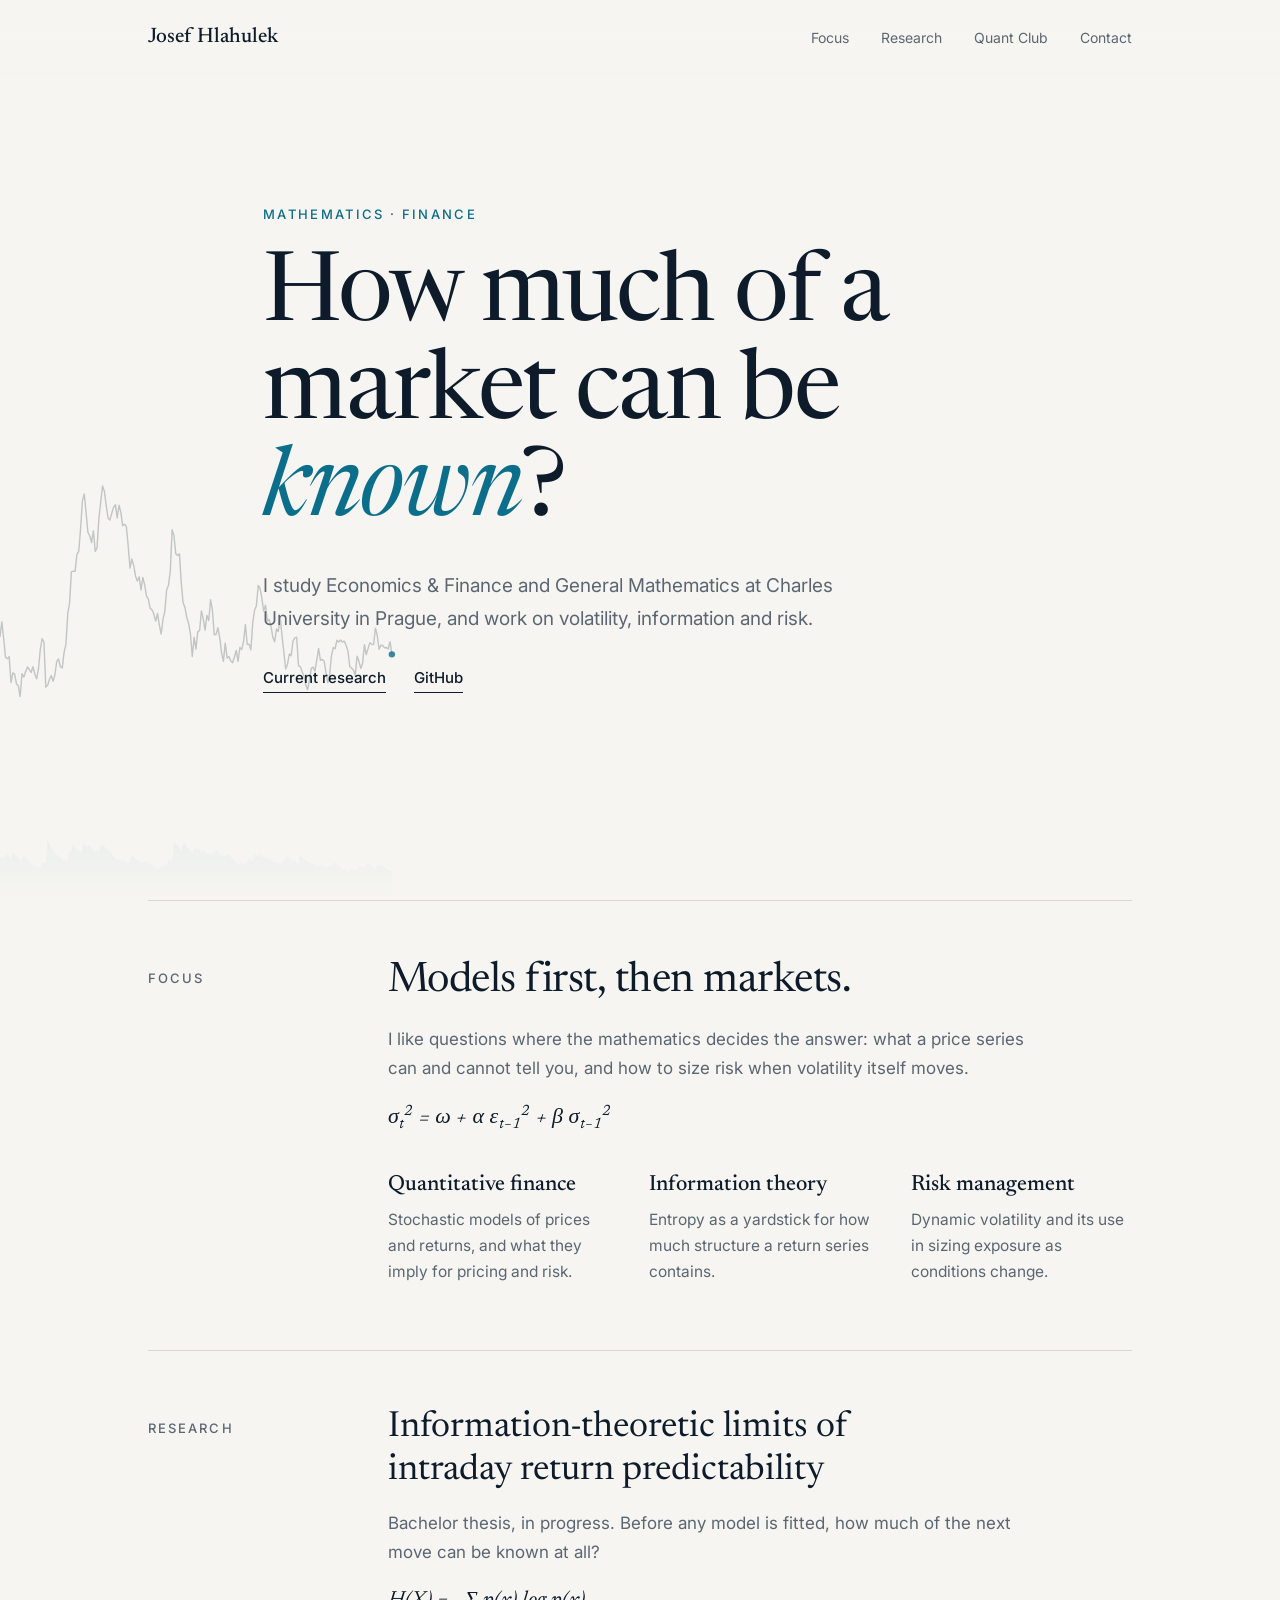
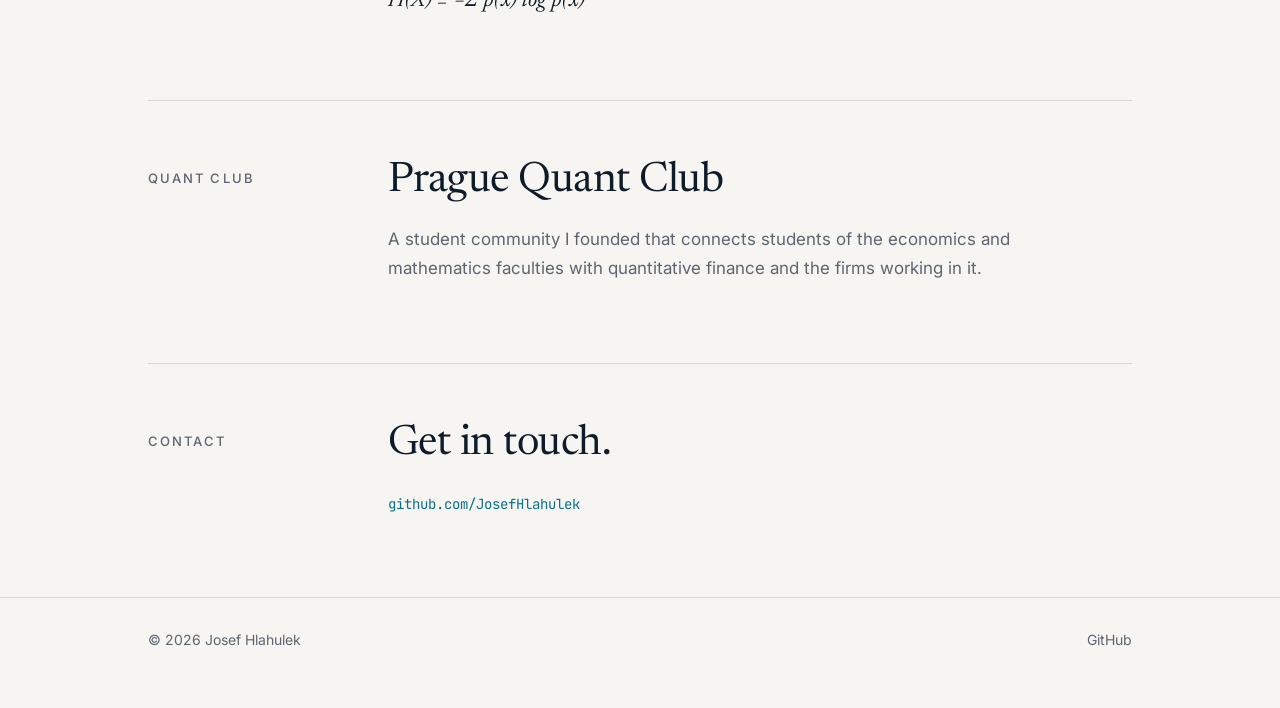
==== index.html @ ed978770 "Background chart, editorial layout without cards Co-Authored-By: Claude Sonnet 5.5 <noreply@anthropi" ====
<!doctype html>
<html lang="en">
<head>
<meta charset="utf-8">
<meta name="viewport" content="width=device-width, initial-scale=1">
<title>Josef Hlahulek</title>
<meta name="description" content="Josef Hlahulek — Mathematics and Finance. Charles University, Prague.">
<meta name="theme-color" content="#f6f5f1">
<link rel="preconnect" href="https://fonts.googleapis.com">
<link rel="preconnect" href="https://fonts.gstatic.com" crossorigin>
<link href="https://fonts.googleapis.com/css2?family=Inter:wght@400;500;600&family=Newsreader:ital,opsz,wght@0,6..72,400;0,6..72,500;1,6..72,400&family=JetBrains+Mono:wght@400;500&display=swap" rel="stylesheet">
<style>
  :root {
    --bg: #f6f5f1;
    --ink: #0d1b2a;
    --muted: #5b6672;
    --line: #d9d7ce;
    --accent: #0b6e8a;
    --serif: "Newsreader", Georgia, "Times New Roman", serif;
    --sans: "Inter", system-ui, -apple-system, "Segoe UI", sans-serif;
    --mono: "JetBrains Mono", ui-monospace, Menlo, Consolas, monospace;
    --max: 1040px;
  }
  * { box-sizing: border-box; }
  html { scroll-behavior: smooth; }
  body { margin: 0; background: var(--bg); color: var(--ink); font-family: var(--sans); font-size: 17px; line-height: 1.7;
         -webkit-font-smoothing: antialiased; }
  a { color: inherit; text-decoration: none; }
  .wrap { max-width: var(--max); margin: 0 auto; padding: 0 28px; }

  /* background chart */
  #bg { position: fixed; inset: 0; width: 100vw; height: 100vh; z-index: 0; pointer-events: none; }
  .page { position: relative; z-index: 1; }

  /* nav */
  nav { position: sticky; top: 0; z-index: 10; background: linear-gradient(var(--bg) 40%, rgba(246,245,241,0)); }
  nav .wrap { display: flex; align-items: center; justify-content: space-between; height: 76px; }
  .logo { font-family: var(--serif); font-size: 21px; font-weight: 500; }
  nav ul { display: flex; gap: 32px; list-style: none; margin: 0; padding: 0; font-size: 14px; color: var(--muted); }
  nav ul a { transition: color .2s; }
  nav ul a:hover { color: var(--ink); }

  /* hero */
  .hero { min-height: calc(100vh - 76px); display: flex; align-items: center; padding: 20px 0 100px; }
  .eyebrow { font-size: 13px; letter-spacing: .18em; text-transform: uppercase; color: var(--accent); font-weight: 500; }
  h1 { font-family: var(--serif); font-weight: 400; font-size: clamp(44px, 7.6vw, 96px); line-height: 1.02; letter-spacing: -.022em;
       margin: 24px 0 28px; max-width: 13ch; }
  h1 em { font-style: italic; color: var(--accent); }
  .lead { max-width: 50ch; color: var(--muted); font-size: 19px; margin: 0 0 30px; }
  .links { display: flex; gap: 28px; font-size: 15px; font-weight: 500; }
  .links a { border-bottom: 1px solid var(--ink); padding-bottom: 2px; transition: color .2s, border-color .2s; }
  .links a:hover { color: var(--accent); border-color: var(--accent); }

  /* editorial rows: no boxes, just hairlines */
  .row { display: grid; grid-template-columns: 200px 1fr; gap: 40px; padding: 56px 0 64px; border-top: 1px solid var(--line); }
  .row > .k { font-size: 13px; letter-spacing: .16em; text-transform: uppercase; color: var(--muted); font-weight: 500; padding-top: 10px; }
  h2 { font-family: var(--serif); font-weight: 400; font-size: clamp(28px, 3.6vw, 42px); line-height: 1.15; letter-spacing: -.012em;
       margin: 0 0 20px; max-width: 24ch; }
  p { margin: 0 0 16px; max-width: 58ch; }
  .muted { color: var(--muted); }
  .formula { font-family: var(--serif); font-style: italic; font-size: 22px; letter-spacing: .01em; }
  .formula sub, .formula sup { font-size: .68em; }
  .mono { font-family: var(--mono); font-size: 14px; color: var(--accent); }

  .cols { display: grid; grid-template-columns: repeat(3, 1fr); gap: 40px; margin-top: 34px; }
  .cols h3 { font-family: var(--serif); font-weight: 500; font-size: 22px; line-height: 1.2; margin: 0 0 8px; }
  .cols p { color: var(--muted); font-size: 15.5px; margin: 0; }

  .paper { font-family: var(--serif); font-weight: 400; font-size: clamp(26px, 3.2vw, 36px); line-height: 1.2; margin: 0 0 16px; max-width: 26ch; }

  footer { border-top: 1px solid var(--line); padding: 30px 0 56px; font-size: 14px; color: var(--muted); }
  footer .wrap { display: flex; justify-content: space-between; gap: 16px; flex-wrap: wrap; }
  footer a:hover { color: var(--accent); }

  .rv { opacity: 0; transform: translateY(16px); transition: opacity .9s ease, transform .9s cubic-bezier(.2,.7,.2,1); }
  .rv.in { opacity: 1; transform: none; }

  @media (max-width: 820px) {
    .row { grid-template-columns: 1fr; gap: 14px; padding: 44px 0 52px; }
    .row > .k { padding-top: 0; }
    .cols { grid-template-columns: 1fr; gap: 28px; }
    nav ul { gap: 18px; }
  }
  @media (prefers-reduced-motion: reduce) {
    html { scroll-behavior: auto; } .rv { opacity: 1; transform: none; transition: none; }
  }
</style>
</head>
<body>
<canvas id="bg" aria-hidden="true"></canvas>

<div class="page">
  <nav>
    <div class="wrap">
      <a class="logo" href="#top">Josef Hlahulek</a>
      <ul>
        <li><a href="#focus">Focus</a></li>
        <li><a href="#research">Research</a></li>
        <li><a href="#club">Quant Club</a></li>
        <li><a href="#contact">Contact</a></li>
      </ul>
    </div>
  </nav>

  <header class="hero" id="top">
    <div class="wrap">
      <div class="eyebrow rv">Mathematics · Finance</div>
      <h1 class="rv">How much of a market can be <em>known</em>?</h1>
      <p class="lead rv">I study Economics &amp; Finance and General Mathematics at Charles University in Prague, and work on volatility, information and risk.</p>
      <div class="links rv">
        <a href="#research">Current research</a>
        <a href="https://github.com/JosefHlahulek">GitHub</a>
      </div>
    </div>
  </header>

  <main class="wrap">
    <section class="row" id="focus">
      <div class="k rv">Focus</div>
      <div>
        <h2 class="rv">Models first, then markets.</h2>
        <p class="muted rv">I like questions where the mathematics decides the answer: what a price series can and cannot tell you, and how to size risk when volatility itself moves.</p>
        <p class="rv"><span class="formula">σ<sub>t</sub><sup>2</sup> = ω + α ε<sub>t−1</sub><sup>2</sup> + β σ<sub>t−1</sub><sup>2</sup></span></p>
        <div class="cols">
          <div class="rv"><h3>Quantitative finance</h3><p>Stochastic models of prices and returns, and what they imply for pricing and risk.</p></div>
          <div class="rv"><h3>Information theory</h3><p>Entropy as a yardstick for how much structure a return series contains.</p></div>
          <div class="rv"><h3>Risk management</h3><p>Dynamic volatility and its use in sizing exposure as conditions change.</p></div>
        </div>
      </div>
    </section>

    <section class="row" id="research">
      <div class="k rv">Research</div>
      <div>
        <p class="paper rv">Information-theoretic limits of intraday return predictability</p>
        <p class="muted rv">Bachelor thesis, in progress. Before any model is fitted, how much of the next move can be known at all?</p>
        <p class="rv"><span class="formula">H(X) = −Σ p(x) log p(x)</span></p>
      </div>
    </section>

    <section class="row" id="club">
      <div class="k rv">Quant Club</div>
      <div>
        <h2 class="rv">Prague Quant Club</h2>
        <p class="muted rv">A student community I founded that connects students of the economics and mathematics faculties with quantitative finance and the firms working in it.</p>
      </div>
    </section>

    <section class="row" id="contact">
      <div class="k rv">Contact</div>
      <div>
        <h2 class="rv">Get in touch.</h2>
        <p class="rv"><a class="mono" href="https://github.com/JosefHlahulek">github.com/JosefHlahulek</a></p>
      </div>
    </section>
  </main>

  <footer>
    <div class="wrap">
      <span>© <span id="y"></span> Josef Hlahulek</span>
      <a href="https://github.com/JosefHlahulek">GitHub</a>
    </div>
  </footer>
</div>

<script>
(function () {
  document.getElementById('y').textContent = new Date().getFullYear();

  var items = document.querySelectorAll('.rv');
  if ('IntersectionObserver' in window) {
    var io = new IntersectionObserver(function (es) {
      es.forEach(function (e) { if (e.isIntersecting) { e.target.classList.add('in'); io.unobserve(e.target); } });
    }, { threshold: .12 });
    items.forEach(function (el) { io.observe(el); });
  } else { items.forEach(function (el) { el.classList.add('in'); }); }

  // seeded GARCH(1,1) path, identical on every visit
  function rng(seed) {
    return function () {
      seed |= 0; seed = seed + 0x6D2B79F5 | 0;
      var t = Math.imul(seed ^ seed >>> 15, 1 | seed);
      t = t + Math.imul(t ^ t >>> 7, 61 | t) ^ t;
      return ((t ^ t >>> 14) >>> 0) / 4294967296;
    };
  }
  function gauss(r) { var u = 1 - r(), v = r(); return Math.sqrt(-2 * Math.log(u)) * Math.cos(2 * Math.PI * v); }

  var N = 700, omega = 0.00002, alpha = 0.11, beta = 0.86;
  var r = rng(20040713), price = [], vol = [], p = 0, v2 = omega / (1 - alpha - beta);
  for (var i = 0; i < N; i++) {
    var eps = Math.sqrt(v2) * gauss(r);
    p += eps; price.push(p); vol.push(Math.sqrt(v2));
    v2 = omega + alpha * eps * eps + beta * v2;
  }
  var minP = Math.min.apply(null, price), maxP = Math.max.apply(null, price), maxV = Math.max.apply(null, vol);

  var cv = document.getElementById('bg'), ctx = cv.getContext('2d');
  var reduce = window.matchMedia('(prefers-reduced-motion: reduce)').matches;
  var progress = reduce ? 1 : 0, W = 0, H = 0, scrollY = 0;

  function size() {
    var d = window.devicePixelRatio || 1;
    W = window.innerWidth; H = window.innerHeight;
    cv.width = W * d; cv.height = H * d; ctx.setTransform(d, 0, 0, d, 0, 0);
  }

  function draw() {
    ctx.clearRect(0, 0, W, H);
    // fade and drift upward while scrolling
    var fade = Math.max(0, 1 - scrollY / (H * 0.9));
    if (fade <= 0) return;
    var shift = -scrollY * 0.25;
    ctx.save(); ctx.globalAlpha = fade; ctx.translate(0, shift);

    var n = Math.max(2, Math.floor(progress * N));
    var top = H * 0.30, bottom = H * 0.86;
    function x(i) { return W * i / (N - 1); }
    function yp(v) { return top + (bottom - top) * (1 - (v - minP) / (maxP - minP)); }

    // soft volatility band under the line
    ctx.beginPath(); ctx.moveTo(0, H);
    for (var i = 0; i < n; i++) ctx.lineTo(x(i), H - (H * 0.16) * (vol[i] / maxV));
    ctx.lineTo(x(n - 1), H); ctx.closePath();
    var g = ctx.createLinearGradient(0, H * 0.82, 0, H);
    g.addColorStop(0, 'rgba(11,110,138,.10)'); g.addColorStop(1, 'rgba(11,110,138,0)');
    ctx.fillStyle = g; ctx.fill();

    // price line
    ctx.beginPath();
    for (var j = 0; j < n; j++) { if (j) ctx.lineTo(x(j), yp(price[j])); else ctx.moveTo(x(j), yp(price[j])); }
    ctx.strokeStyle = 'rgba(13,27,42,.22)'; ctx.lineWidth = 1.4; ctx.lineJoin = 'round'; ctx.stroke();

    // leading point
    ctx.beginPath(); ctx.arc(x(n - 1), yp(price[n - 1]), 3.2, 0, 6.2832); ctx.fillStyle = 'rgba(11,110,138,.8)'; ctx.fill();
    ctx.restore();
  }

  function tick() {
    progress = Math.min(1, progress + 0.0035);
    draw();
    if (progress < 1) requestAnimationFrame(tick);
  }

  size(); draw();
  if (!reduce) requestAnimationFrame(tick);

  var pending = false;
  window.addEventListener('scroll', function () {
    scrollY = window.scrollY;
    if (!pending) { pending = true; requestAnimationFrame(function () { draw(); pending = false; }); }
  }, { passive: true });
  var rt; window.addEventListener('resize', function () { clearTimeout(rt); rt = setTimeout(function () { size(); draw(); }, 120); });
})();
</script>
</body>
</html>
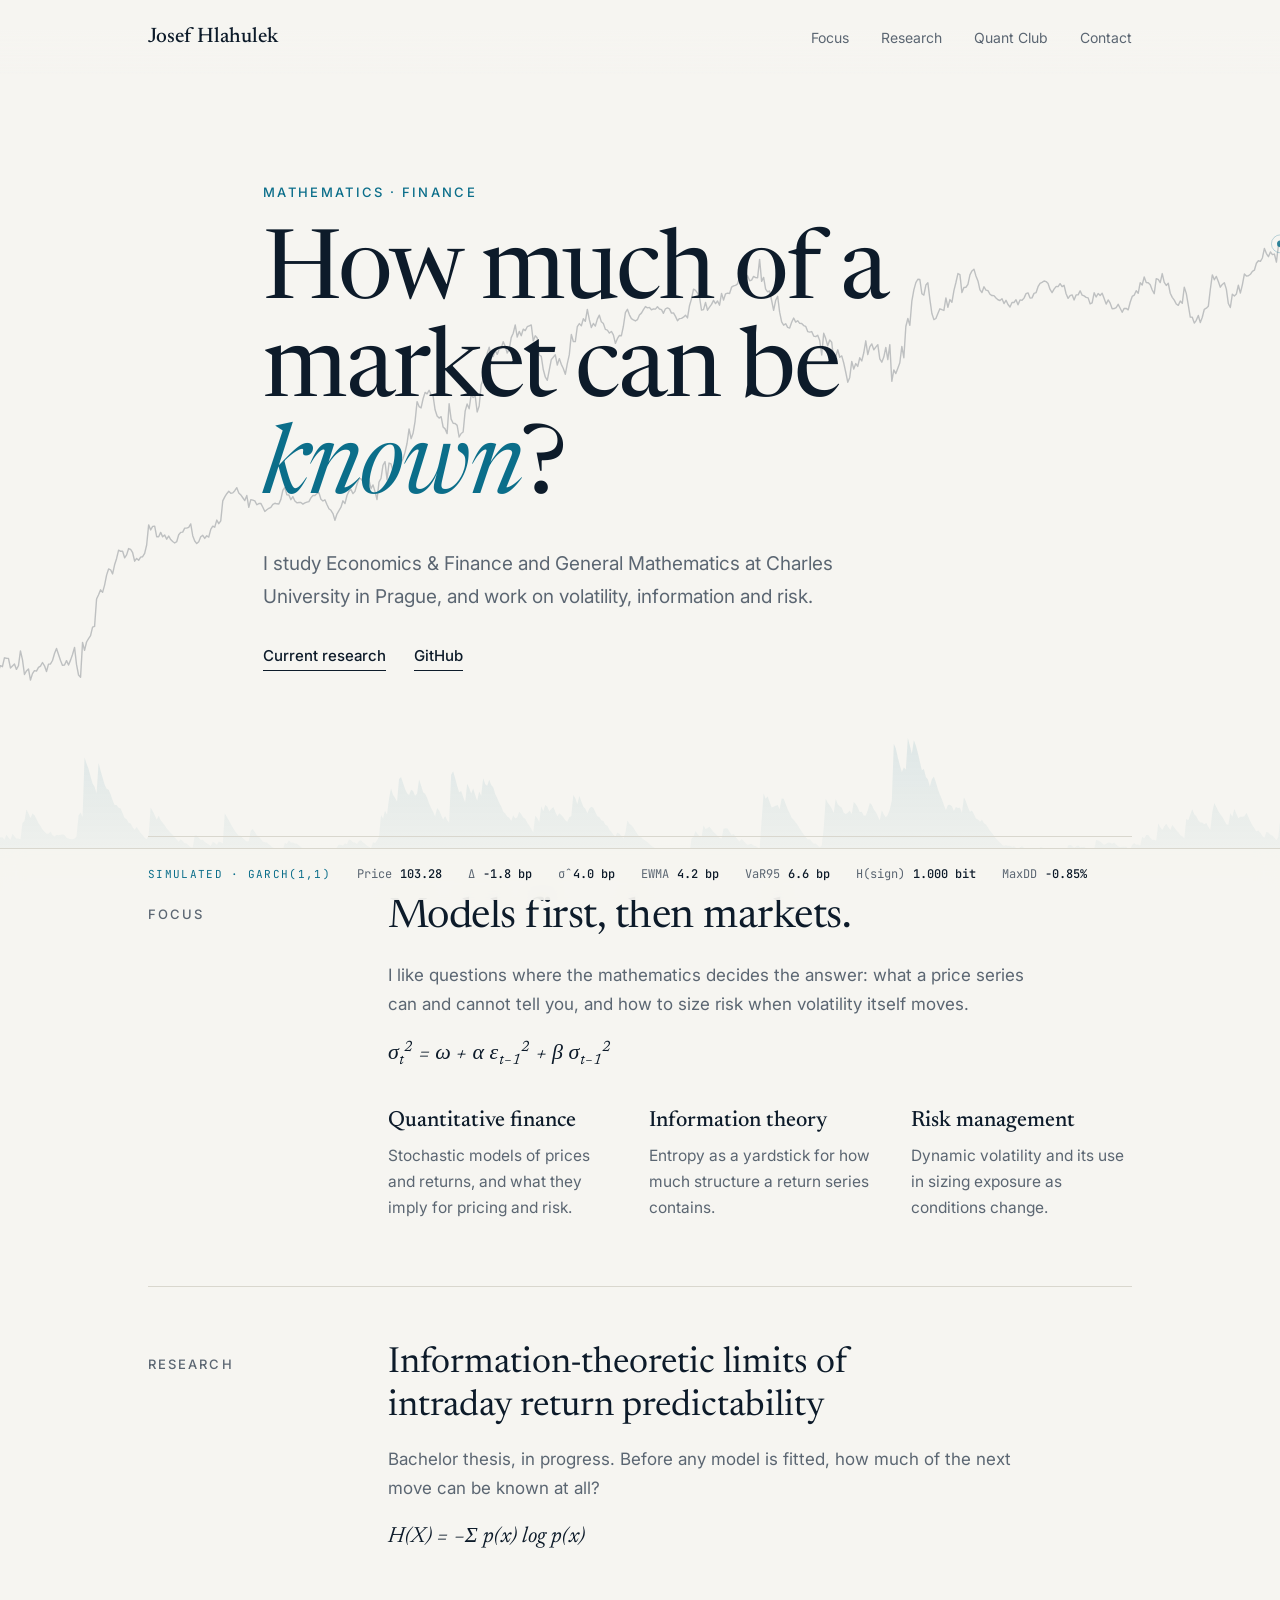
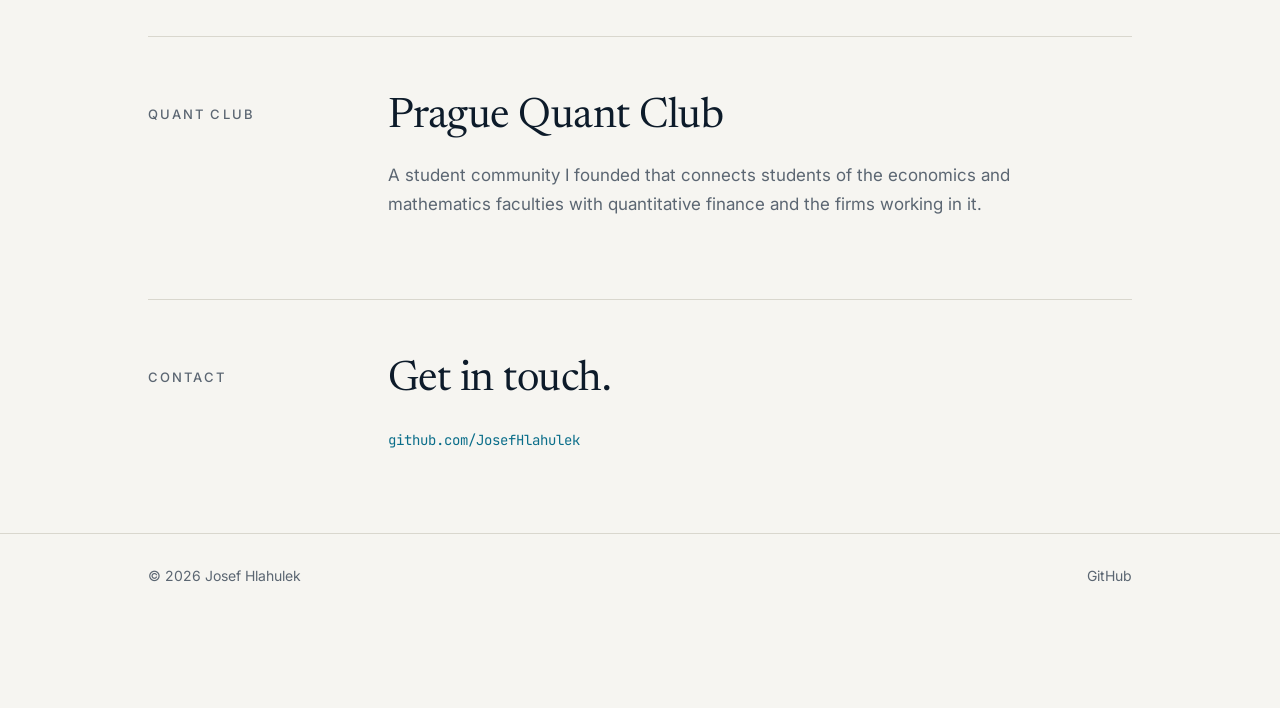
==== commit 372fbf37: "Live simulated GARCH background with indicator strip Co-Authored-By: Claude Sonnet 5.5 <noreply@anth" ====
--- a/index.html
+++ b/index.html
@@ -28,11 +28,9 @@
   a { color: inherit; text-decoration: none; }
   .wrap { max-width: var(--max); margin: 0 auto; padding: 0 28px; }
 
-  /* background chart */
   #bg { position: fixed; inset: 0; width: 100vw; height: 100vh; z-index: 0; pointer-events: none; }
-  .page { position: relative; z-index: 1; }
-
-  /* nav */
+  .page { position: relative; z-index: 1; padding-bottom: 64px; }
+
   nav { position: sticky; top: 0; z-index: 10; background: linear-gradient(var(--bg) 40%, rgba(246,245,241,0)); }
   nav .wrap { display: flex; align-items: center; justify-content: space-between; height: 76px; }
   .logo { font-family: var(--serif); font-size: 21px; font-weight: 500; }
@@ -40,8 +38,7 @@
   nav ul a { transition: color .2s; }
   nav ul a:hover { color: var(--ink); }
 
-  /* hero */
-  .hero { min-height: calc(100vh - 76px); display: flex; align-items: center; padding: 20px 0 100px; }
+  .hero { min-height: calc(100vh - 76px - 64px); display: flex; align-items: center; padding: 20px 0 80px; }
   .eyebrow { font-size: 13px; letter-spacing: .18em; text-transform: uppercase; color: var(--accent); font-weight: 500; }
   h1 { font-family: var(--serif); font-weight: 400; font-size: clamp(44px, 7.6vw, 96px); line-height: 1.02; letter-spacing: -.022em;
        margin: 24px 0 28px; max-width: 13ch; }
@@ -51,7 +48,6 @@
   .links a { border-bottom: 1px solid var(--ink); padding-bottom: 2px; transition: color .2s, border-color .2s; }
   .links a:hover { color: var(--accent); border-color: var(--accent); }
 
-  /* editorial rows: no boxes, just hairlines */
   .row { display: grid; grid-template-columns: 200px 1fr; gap: 40px; padding: 56px 0 64px; border-top: 1px solid var(--line); }
   .row > .k { font-size: 13px; letter-spacing: .16em; text-transform: uppercase; color: var(--muted); font-weight: 500; padding-top: 10px; }
   h2 { font-family: var(--serif); font-weight: 400; font-size: clamp(28px, 3.6vw, 42px); line-height: 1.15; letter-spacing: -.012em;
@@ -72,14 +68,28 @@
   footer .wrap { display: flex; justify-content: space-between; gap: 16px; flex-wrap: wrap; }
   footer a:hover { color: var(--accent); }
 
+  /* live indicator strip */
+  #ticker { position: fixed; left: 0; right: 0; bottom: 0; z-index: 20; height: 52px;
+            background: rgba(246,245,241,.88); backdrop-filter: blur(10px); -webkit-backdrop-filter: blur(10px);
+            border-top: 1px solid var(--line); }
+  #ticker .wrap { height: 100%; display: flex; align-items: center; gap: 26px; font-family: var(--mono); font-size: 12px;
+                  color: var(--muted); white-space: nowrap; overflow: hidden; }
+  #ticker .tag { color: var(--accent); letter-spacing: .12em; text-transform: uppercase; font-size: 11px; }
+  #ticker .m { display: inline-flex; gap: 8px; align-items: baseline; }
+  #ticker .m b { font-weight: 500; color: var(--ink); font-variant-numeric: tabular-nums; min-width: 6ch; display: inline-block; }
+  #ticker .up { color: #12805c; } #ticker .dn { color: #b4443a; }
+
   .rv { opacity: 0; transform: translateY(16px); transition: opacity .9s ease, transform .9s cubic-bezier(.2,.7,.2,1); }
   .rv.in { opacity: 1; transform: none; }
 
+  @media (max-width: 980px) { #ticker .opt { display: none; } }
   @media (max-width: 820px) {
     .row { grid-template-columns: 1fr; gap: 14px; padding: 44px 0 52px; }
     .row > .k { padding-top: 0; }
     .cols { grid-template-columns: 1fr; gap: 28px; }
     nav ul { gap: 18px; }
+    #ticker .wrap { gap: 16px; font-size: 11px; }
+    #ticker .opt2 { display: none; }
   }
   @media (prefers-reduced-motion: reduce) {
     html { scroll-behavior: auto; } .rv { opacity: 1; transform: none; transition: none; }
@@ -163,6 +173,19 @@
   </footer>
 </div>
 
+<div id="ticker" aria-label="Live indicators of the simulated series">
+  <div class="wrap">
+    <span class="tag">Simulated · GARCH(1,1)</span>
+    <span class="m">Price <b id="i-p">—</b></span>
+    <span class="m">Δ <b id="i-r">—</b></span>
+    <span class="m">σ̂ <b id="i-s">—</b></span>
+    <span class="m opt2">EWMA <b id="i-e">—</b></span>
+    <span class="m opt">VaR95 <b id="i-v">—</b></span>
+    <span class="m opt">H(sign) <b id="i-h">—</b></span>
+    <span class="m opt">MaxDD <b id="i-d">—</b></span>
+  </div>
+</div>
+
 <script>
 (function () {
   document.getElementById('y').textContent = new Date().getFullYear();
@@ -175,29 +198,56 @@
     items.forEach(function (el) { io.observe(el); });
   } else { items.forEach(function (el) { el.classList.add('in'); }); }
 
-  // seeded GARCH(1,1) path, identical on every visit
-  function rng(seed) {
-    return function () {
-      seed |= 0; seed = seed + 0x6D2B79F5 | 0;
-      var t = Math.imul(seed ^ seed >>> 15, 1 | seed);
-      t = t + Math.imul(t ^ t >>> 7, 61 | t) ^ t;
-      return ((t ^ t >>> 14) >>> 0) / 4294967296;
-    };
-  }
-  function gauss(r) { var u = 1 - r(), v = r(); return Math.sqrt(-2 * Math.log(u)) * Math.cos(2 * Math.PI * v); }
-
-  var N = 700, omega = 0.00002, alpha = 0.11, beta = 0.86;
-  var r = rng(20040713), price = [], vol = [], p = 0, v2 = omega / (1 - alpha - beta);
-  for (var i = 0; i < N; i++) {
-    var eps = Math.sqrt(v2) * gauss(r);
-    p += eps; price.push(p); vol.push(Math.sqrt(v2));
-    v2 = omega + alpha * eps * eps + beta * v2;
-  }
-  var minP = Math.min.apply(null, price), maxP = Math.max.apply(null, price), maxV = Math.max.apply(null, vol);
-
+  /* ---------- simulated market: GARCH(1,1) with fat-tailed (t, 5 d.o.f.) shocks ----------
+     Different on every visit. Units: returns in basis points per step. */
+  var OMEGA = 0.8, ALPHA = 0.10, BETA = 0.87;       // bp^2 units; unconditional variance = OMEGA/(1-ALPHA-BETA)
+  var DF = 5, LAMBDA = 0.94;
+  var M = 640;                                      // points kept on screen
+  var STEP_MS = 55;                                 // time per simulated step
+
+  function gauss() { var u = 1 - Math.random(), v = Math.random(); return Math.sqrt(-2 * Math.log(u)) * Math.cos(2 * Math.PI * v); }
+  function tShock() {
+    var c = 0; for (var k = 0; k < DF; k++) { var g = gauss(); c += g * g; }
+    return gauss() / Math.sqrt(c / DF) * Math.sqrt((DF - 2) / DF);   // unit variance
+  }
+
+  var v2 = OMEGA / (1 - ALPHA - BETA), ewma = Math.sqrt(v2), cum = 0;
+  var logp = [], rets = [], sig = [];
+
+  function step() {
+    var s = Math.sqrt(v2), e = s * tShock();       // return in bp
+    cum += e; logp.push(cum / 1e4); rets.push(e); sig.push(s);
+    ewma = Math.sqrt(LAMBDA * ewma * ewma + (1 - LAMBDA) * e * e);
+    v2 = OMEGA + ALPHA * e * e + BETA * v2;
+    if (logp.length > M + 1) { logp.shift(); rets.shift(); sig.shift(); }
+  }
+  for (var w = 0; w < 400; w++) step();           // warm-up
+  while (logp.length < M + 1) step();
+
+  /* ---------- indicators ---------- */
+  function fmt(x, d) { return x.toFixed(d); }
+  function indicators() {
+    var n = rets.length, last = rets[n - 1], price = 100 * Math.exp(logp[n - 1]);
+    var win = rets.slice(-120), up = 0, i;
+    for (i = 0; i < win.length; i++) if (win[i] > 0) up++;
+    var p = up / win.length, H = (p <= 0 || p >= 1) ? 0 : -(p * Math.log2(p) + (1 - p) * Math.log2(1 - p));
+    var peak = -Infinity, dd = 0, lp = logp.slice(-M);
+    for (i = 0; i < lp.length; i++) { if (lp[i] > peak) peak = lp[i]; var d = Math.exp(lp[i] - peak) - 1; if (d < dd) dd = d; }
+    var sNow = Math.sqrt(v2);                      // next-step conditional vol
+    set('i-p', fmt(price, 2));
+    var el = set('i-r', (last >= 0 ? '+' : '') + fmt(last, 1) + ' bp'); el.className = last >= 0 ? 'up' : 'dn';
+    set('i-s', fmt(sNow, 1) + ' bp');
+    set('i-e', fmt(ewma, 1) + ' bp');
+    set('i-v', fmt(1.645 * sNow, 1) + ' bp');
+    set('i-h', fmt(H, 3) + ' bit');
+    set('i-d', fmt(dd * 100, 2) + '%');
+  }
+  function set(id, t) { var e = document.getElementById(id); e.textContent = t; return e; }
+
+  /* ---------- background canvas ---------- */
   var cv = document.getElementById('bg'), ctx = cv.getContext('2d');
   var reduce = window.matchMedia('(prefers-reduced-motion: reduce)').matches;
-  var progress = reduce ? 1 : 0, W = 0, H = 0, scrollY = 0;
+  var W = 0, H = 0, acc = 0, last = 0, lo = 0, hi = 1, init = false, tAcc = 0;
 
   function size() {
     var d = window.devicePixelRatio || 1;
@@ -205,52 +255,50 @@
     cv.width = W * d; cv.height = H * d; ctx.setTransform(d, 0, 0, d, 0, 0);
   }
 
-  function draw() {
+  function draw(frac) {
     ctx.clearRect(0, 0, W, H);
-    // fade and drift upward while scrolling
-    var fade = Math.max(0, 1 - scrollY / (H * 0.9));
-    if (fade <= 0) return;
-    var shift = -scrollY * 0.25;
-    ctx.save(); ctx.globalAlpha = fade; ctx.translate(0, shift);
-
-    var n = Math.max(2, Math.floor(progress * N));
-    var top = H * 0.30, bottom = H * 0.86;
-    function x(i) { return W * i / (N - 1); }
-    function yp(v) { return top + (bottom - top) * (1 - (v - minP) / (maxP - minP)); }
-
-    // soft volatility band under the line
-    ctx.beginPath(); ctx.moveTo(0, H);
-    for (var i = 0; i < n; i++) ctx.lineTo(x(i), H - (H * 0.16) * (vol[i] / maxV));
-    ctx.lineTo(x(n - 1), H); ctx.closePath();
-    var g = ctx.createLinearGradient(0, H * 0.82, 0, H);
-    g.addColorStop(0, 'rgba(11,110,138,.10)'); g.addColorStop(1, 'rgba(11,110,138,0)');
+    var n = logp.length, dx = W / (M - 1), i;
+    var mn = Infinity, mx = -Infinity, ms = 0;
+    for (i = 0; i < n; i++) { if (logp[i] < mn) mn = logp[i]; if (logp[i] > mx) mx = logp[i]; if (sig[i] > ms) ms = sig[i]; }
+    var pad = (mx - mn) * 0.08 + 1e-6; mn -= pad; mx += pad;
+    if (!init) { lo = mn; hi = mx; init = true; } else { lo += (mn - lo) * 0.04; hi += (mx - hi) * 0.04; }
+
+    var top = H * 0.24, bottom = H * 0.80;
+    function X(k) { return (k - frac) * dx; }
+    function Y(v) { return top + (bottom - top) * (1 - (v - lo) / (hi - lo)); }
+
+    // conditional volatility band along the bottom edge
+    ctx.beginPath(); ctx.moveTo(X(0), H);
+    for (i = 0; i < n; i++) ctx.lineTo(X(i), H - H * 0.18 * (sig[i] / ms));
+    ctx.lineTo(X(n - 1), H); ctx.closePath();
+    var g = ctx.createLinearGradient(0, H * 0.80, 0, H);
+    g.addColorStop(0, 'rgba(11,110,138,.11)'); g.addColorStop(1, 'rgba(11,110,138,0)');
     ctx.fillStyle = g; ctx.fill();
 
     // price line
     ctx.beginPath();
-    for (var j = 0; j < n; j++) { if (j) ctx.lineTo(x(j), yp(price[j])); else ctx.moveTo(x(j), yp(price[j])); }
-    ctx.strokeStyle = 'rgba(13,27,42,.22)'; ctx.lineWidth = 1.4; ctx.lineJoin = 'round'; ctx.stroke();
+    for (i = 0; i < n; i++) { if (i) ctx.lineTo(X(i), Y(logp[i])); else ctx.moveTo(X(i), Y(logp[i])); }
+    ctx.strokeStyle = 'rgba(13,27,42,.24)'; ctx.lineWidth = 1.4; ctx.lineJoin = 'round'; ctx.stroke();
 
     // leading point
-    ctx.beginPath(); ctx.arc(x(n - 1), yp(price[n - 1]), 3.2, 0, 6.2832); ctx.fillStyle = 'rgba(11,110,138,.8)'; ctx.fill();
-    ctx.restore();
-  }
-
-  function tick() {
-    progress = Math.min(1, progress + 0.0035);
-    draw();
-    if (progress < 1) requestAnimationFrame(tick);
-  }
-
-  size(); draw();
-  if (!reduce) requestAnimationFrame(tick);
-
-  var pending = false;
-  window.addEventListener('scroll', function () {
-    scrollY = window.scrollY;
-    if (!pending) { pending = true; requestAnimationFrame(function () { draw(); pending = false; }); }
-  }, { passive: true });
-  var rt; window.addEventListener('resize', function () { clearTimeout(rt); rt = setTimeout(function () { size(); draw(); }, 120); });
+    var lx = X(n - 1), ly = Y(logp[n - 1]);
+    ctx.beginPath(); ctx.arc(lx, ly, 3.4, 0, 6.2832); ctx.fillStyle = 'rgba(11,110,138,.85)'; ctx.fill();
+    ctx.beginPath(); ctx.arc(lx, ly, 9, 0, 6.2832); ctx.strokeStyle = 'rgba(11,110,138,.25)'; ctx.lineWidth = 1; ctx.stroke();
+  }
+
+  function loop(t) {
+    if (!last) last = t;
+    var dt = Math.min(200, t - last); last = t;
+    acc += dt; tAcc += dt;
+    while (acc >= STEP_MS) { step(); acc -= STEP_MS; }
+    draw(acc / STEP_MS);
+    if (tAcc > 250) { indicators(); tAcc = 0; }
+    requestAnimationFrame(loop);
+  }
+
+  size(); indicators(); draw(0);
+  if (!reduce) requestAnimationFrame(loop);
+  var rt; window.addEventListener('resize', function () { clearTimeout(rt); rt = setTimeout(function () { size(); draw(acc / STEP_MS); }, 120); });
 })();
 </script>
 </body>
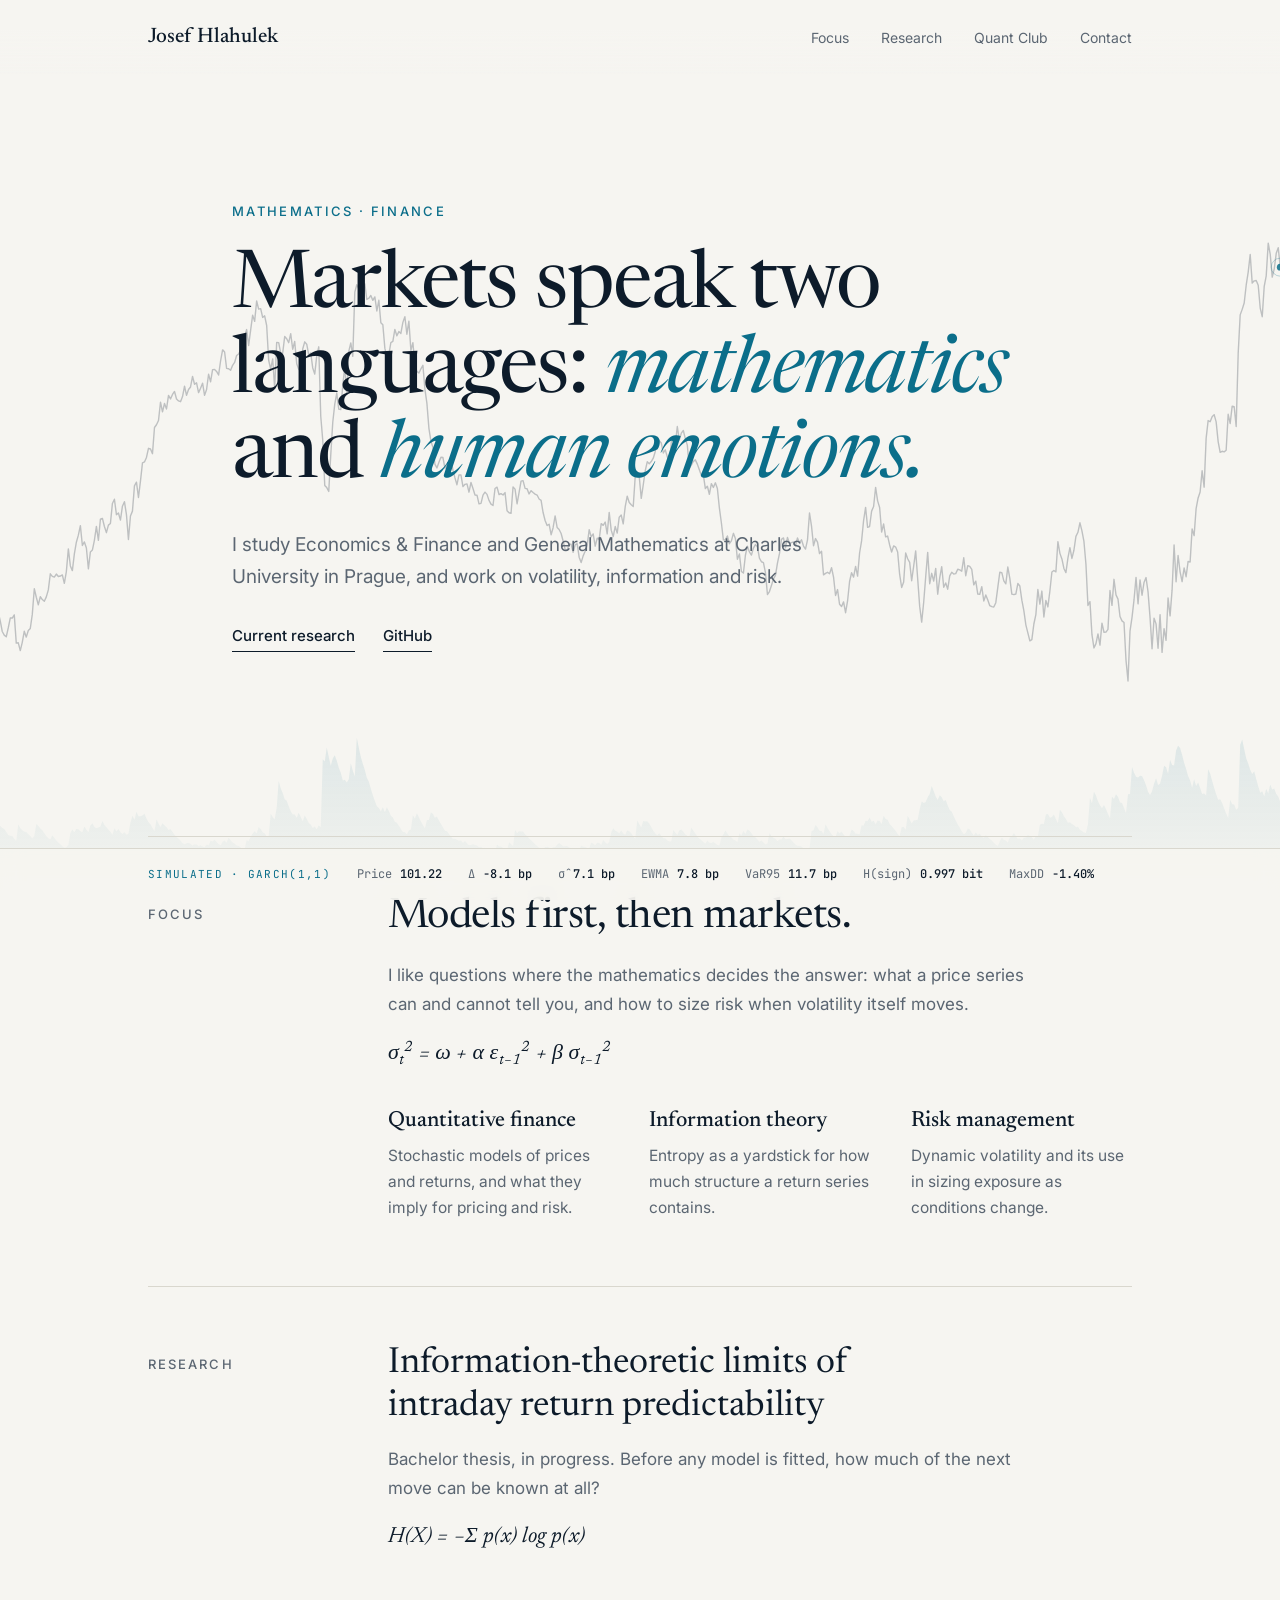
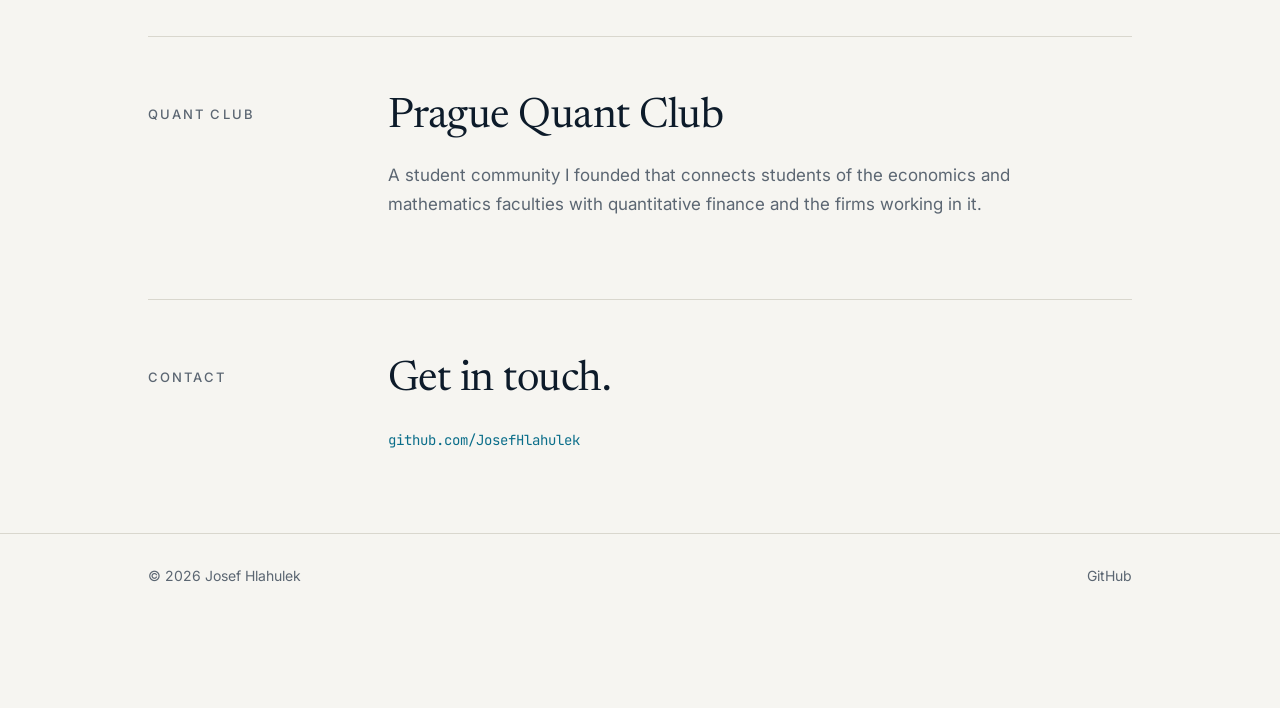
==== commit e9117877: "New hero headline Co-Authored-By: Claude Sonnet 5.5 <noreply@anthropic.com> Claude-Session: https://" ====
--- a/index.html
+++ b/index.html
@@ -40,8 +40,8 @@
 
   .hero { min-height: calc(100vh - 76px - 64px); display: flex; align-items: center; padding: 20px 0 80px; }
   .eyebrow { font-size: 13px; letter-spacing: .18em; text-transform: uppercase; color: var(--accent); font-weight: 500; }
-  h1 { font-family: var(--serif); font-weight: 400; font-size: clamp(44px, 7.6vw, 96px); line-height: 1.02; letter-spacing: -.022em;
-       margin: 24px 0 28px; max-width: 13ch; }
+  h1 { font-family: var(--serif); font-weight: 400; font-size: clamp(38px, 6.4vw, 80px); line-height: 1.06; letter-spacing: -.022em;
+       margin: 24px 0 28px; max-width: 17ch; }
   h1 em { font-style: italic; color: var(--accent); }
   .lead { max-width: 50ch; color: var(--muted); font-size: 19px; margin: 0 0 30px; }
   .links { display: flex; gap: 28px; font-size: 15px; font-weight: 500; }
@@ -115,7 +115,7 @@
   <header class="hero" id="top">
     <div class="wrap">
       <div class="eyebrow rv">Mathematics · Finance</div>
-      <h1 class="rv">How much of a market can be <em>known</em>?</h1>
+      <h1 class="rv">Markets speak two languages: <em>mathematics</em> and <em>human emotions.</em></h1>
       <p class="lead rv">I study Economics &amp; Finance and General Mathematics at Charles University in Prague, and work on volatility, information and risk.</p>
       <div class="links rv">
         <a href="#research">Current research</a>
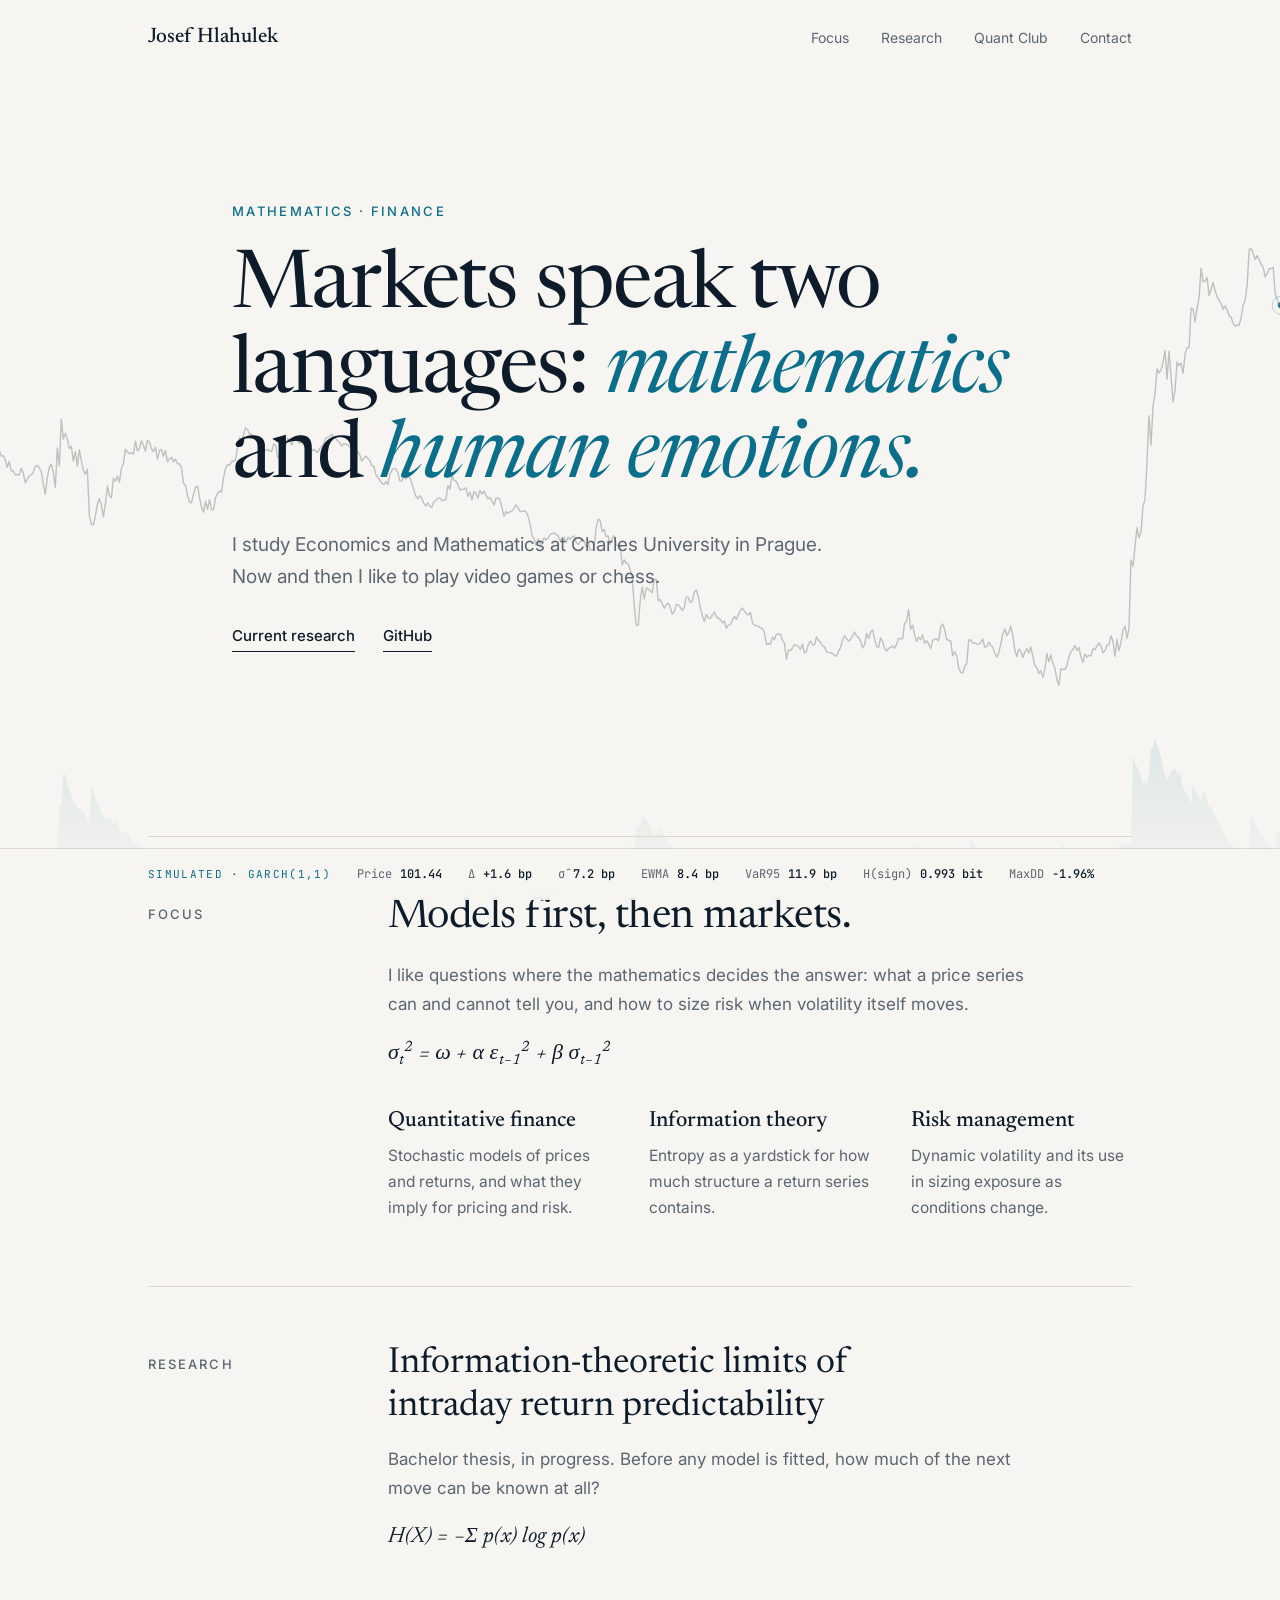
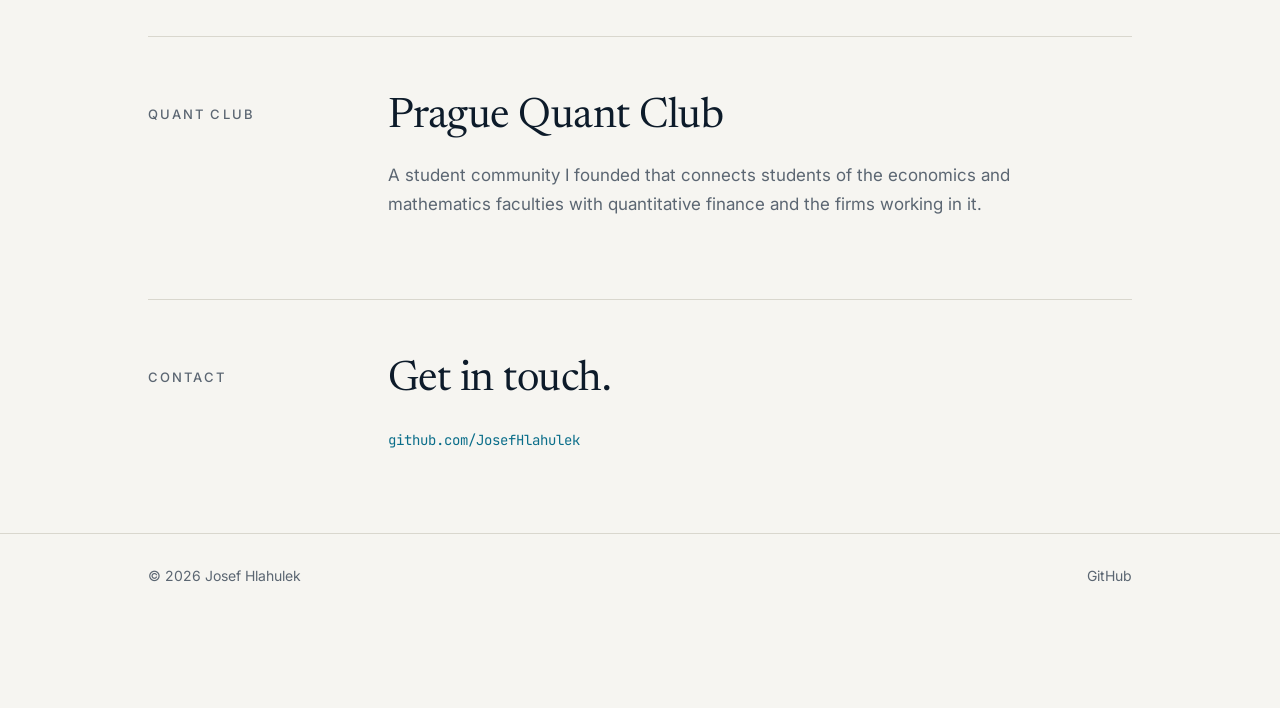
==== commit ea01dec3: "Update intro text Co-Authored-By: Claude Sonnet 5.5 <noreply@anthropic.com> Claude-Session: https://" ====
--- a/index.html
+++ b/index.html
@@ -116,7 +116,7 @@
     <div class="wrap">
       <div class="eyebrow rv">Mathematics · Finance</div>
       <h1 class="rv">Markets speak two languages: <em>mathematics</em> and <em>human emotions.</em></h1>
-      <p class="lead rv">I study Economics &amp; Finance and General Mathematics at Charles University in Prague, and work on volatility, information and risk.</p>
+      <p class="lead rv">I study Economics and Mathematics at Charles University in Prague. Now and then I like to play video games or chess.</p>
       <div class="links rv">
         <a href="#research">Current research</a>
         <a href="https://github.com/JosefHlahulek">GitHub</a>
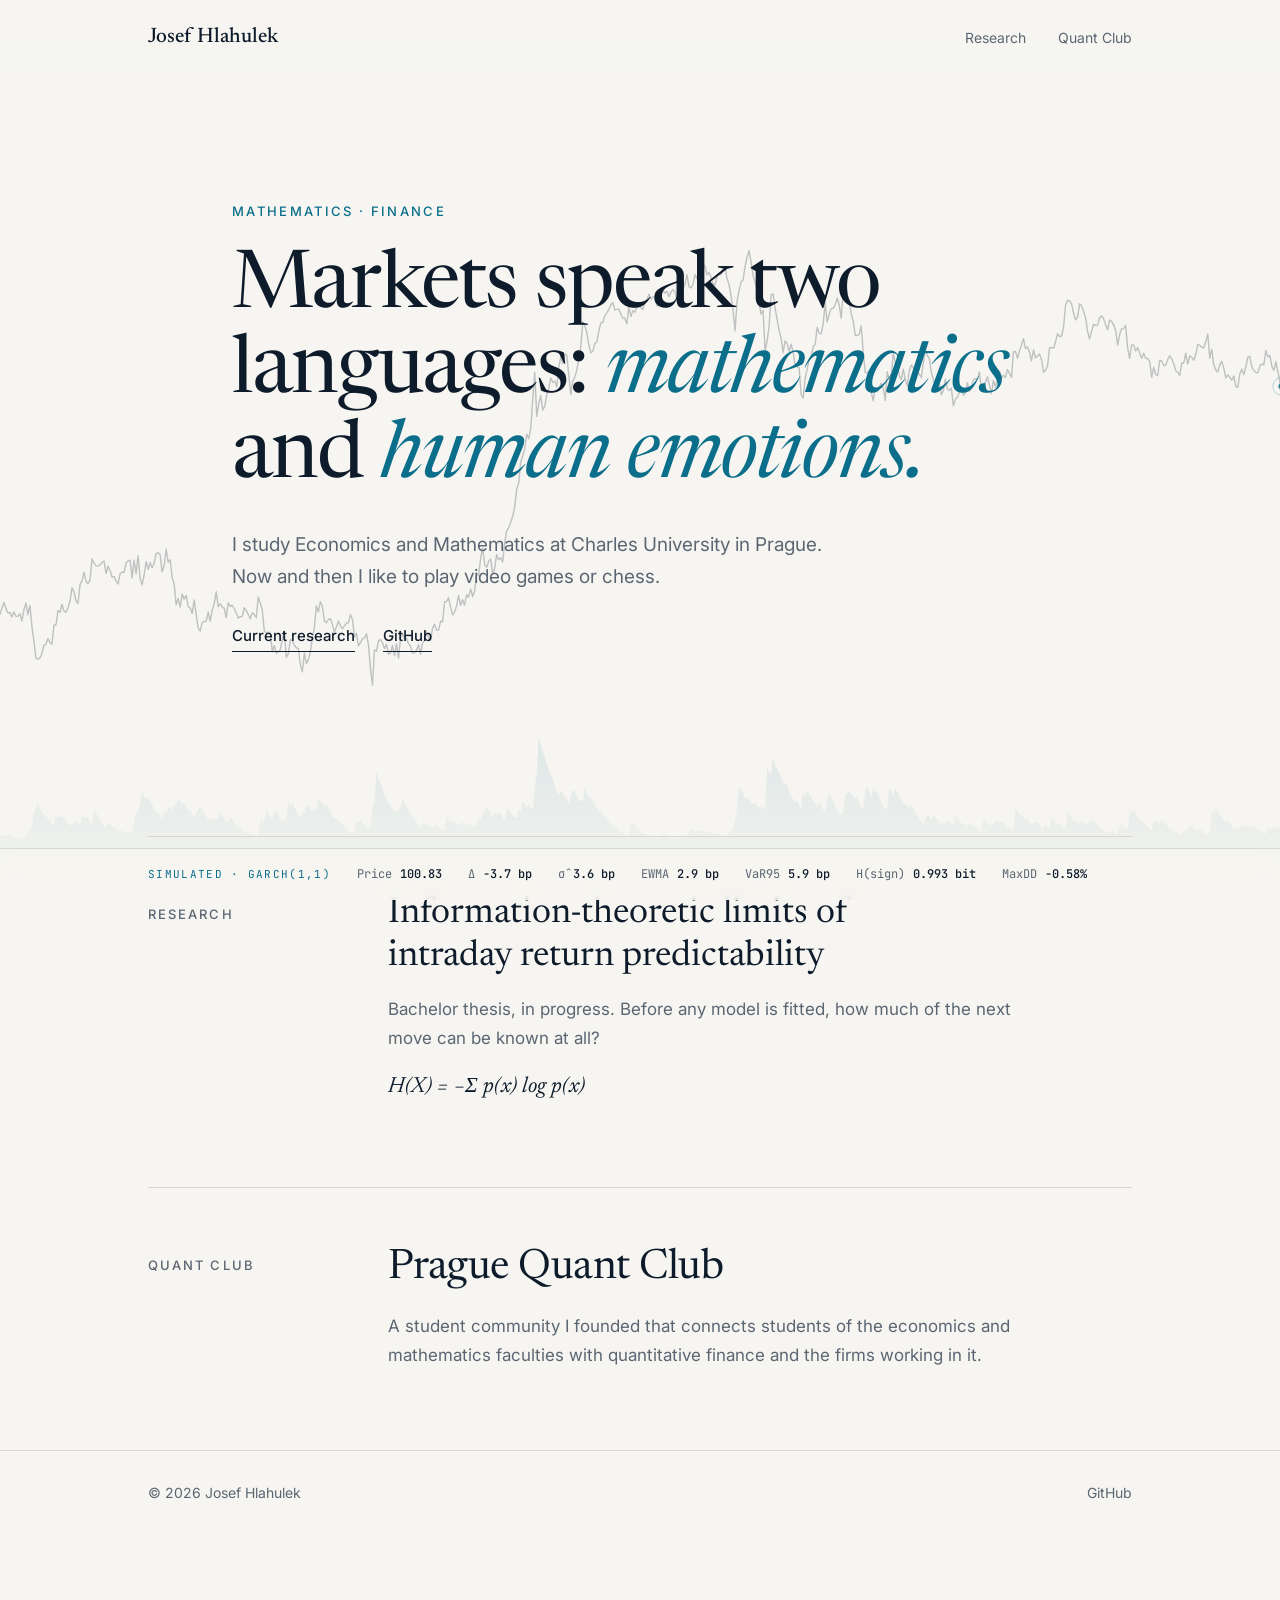
==== commit 7f966946: "Remove Focus and Contact sections Co-Authored-By: Claude Sonnet 5.5 <noreply@anthropic.com> Claude-S" ====
--- a/index.html
+++ b/index.html
@@ -104,10 +104,8 @@
     <div class="wrap">
       <a class="logo" href="#top">Josef Hlahulek</a>
       <ul>
-        <li><a href="#focus">Focus</a></li>
         <li><a href="#research">Research</a></li>
         <li><a href="#club">Quant Club</a></li>
-        <li><a href="#contact">Contact</a></li>
       </ul>
     </div>
   </nav>
@@ -125,19 +123,6 @@
   </header>
 
   <main class="wrap">
-    <section class="row" id="focus">
-      <div class="k rv">Focus</div>
-      <div>
-        <h2 class="rv">Models first, then markets.</h2>
-        <p class="muted rv">I like questions where the mathematics decides the answer: what a price series can and cannot tell you, and how to size risk when volatility itself moves.</p>
-        <p class="rv"><span class="formula">σ<sub>t</sub><sup>2</sup> = ω + α ε<sub>t−1</sub><sup>2</sup> + β σ<sub>t−1</sub><sup>2</sup></span></p>
-        <div class="cols">
-          <div class="rv"><h3>Quantitative finance</h3><p>Stochastic models of prices and returns, and what they imply for pricing and risk.</p></div>
-          <div class="rv"><h3>Information theory</h3><p>Entropy as a yardstick for how much structure a return series contains.</p></div>
-          <div class="rv"><h3>Risk management</h3><p>Dynamic volatility and its use in sizing exposure as conditions change.</p></div>
-        </div>
-      </div>
-    </section>
 
     <section class="row" id="research">
       <div class="k rv">Research</div>
@@ -156,13 +141,6 @@
       </div>
     </section>
 
-    <section class="row" id="contact">
-      <div class="k rv">Contact</div>
-      <div>
-        <h2 class="rv">Get in touch.</h2>
-        <p class="rv"><a class="mono" href="https://github.com/JosefHlahulek">github.com/JosefHlahulek</a></p>
-      </div>
-    </section>
   </main>
 
   <footer>
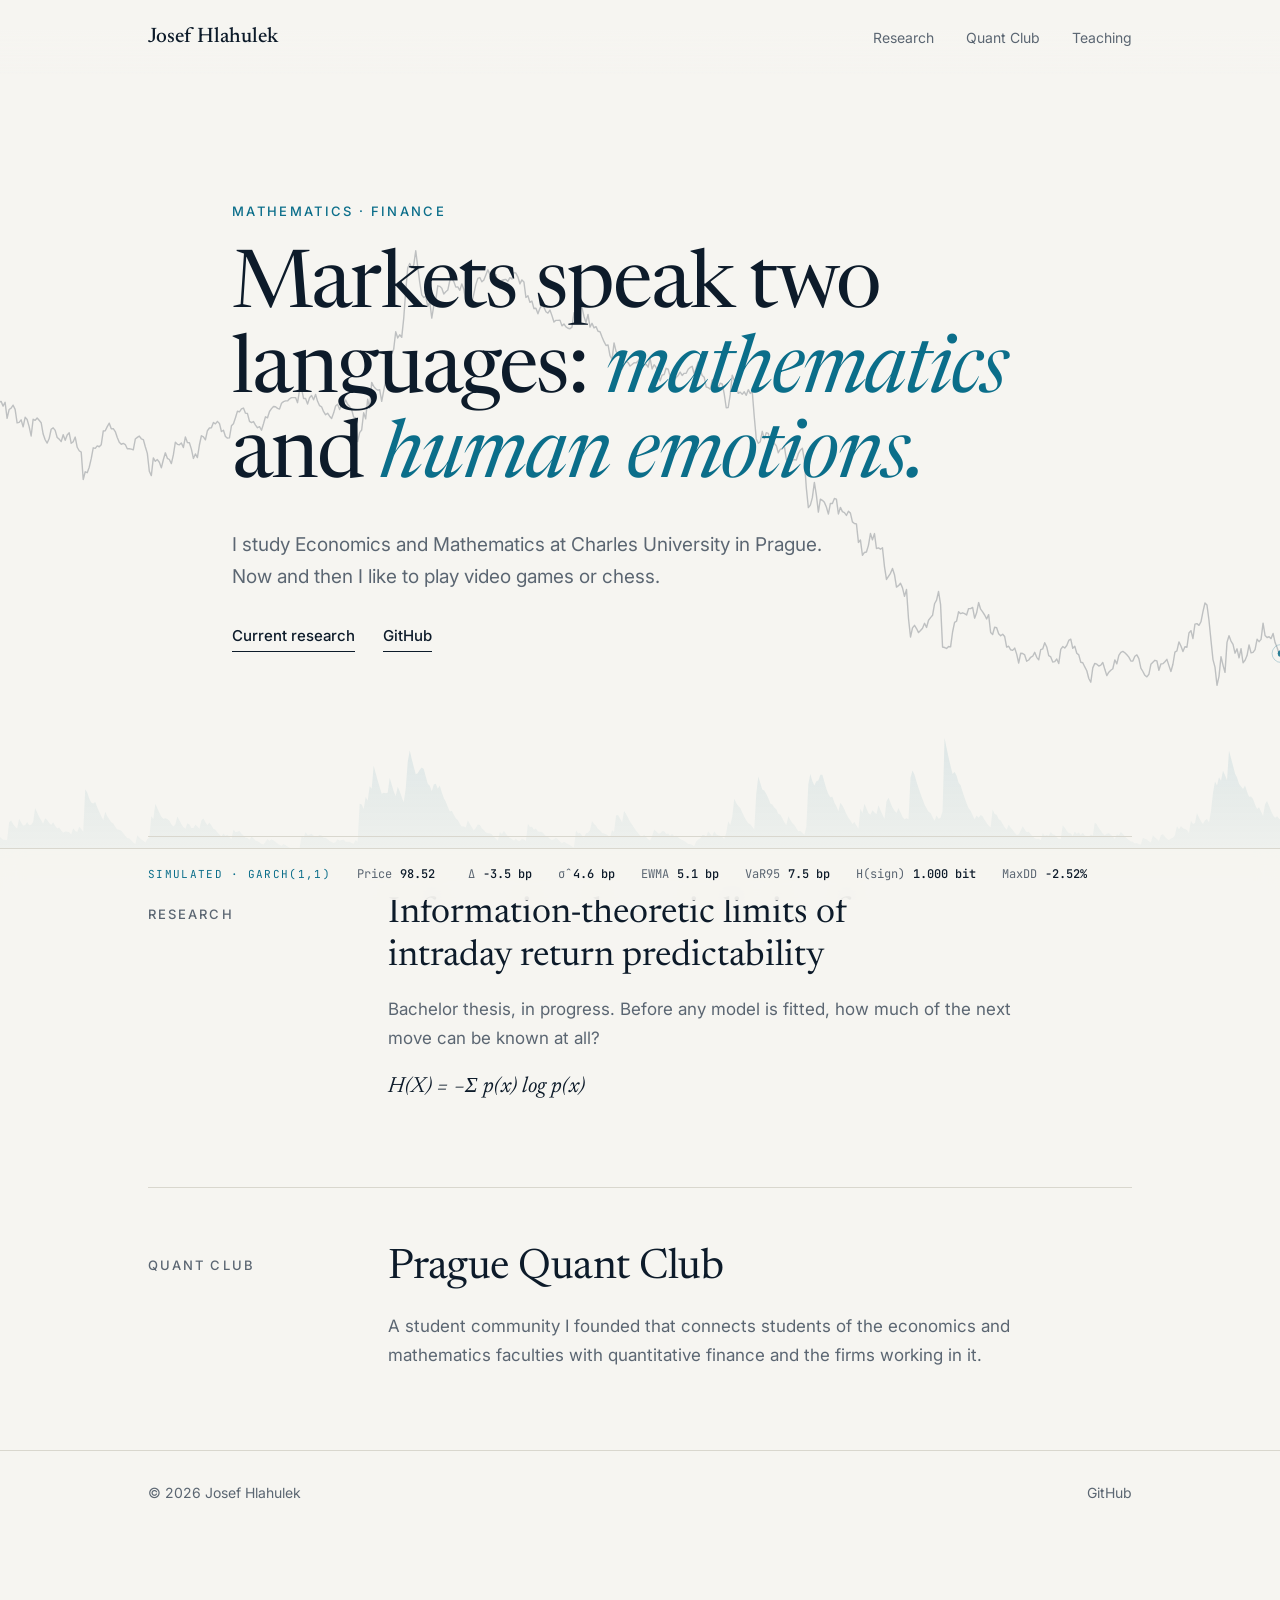
==== commit feb93bd0: "Add teaching page (cviceni) and epsilon-N limit animation; share assets Co-Authored-By: Claude Sonne" ====
--- a/index.html
+++ b/index.html
@@ -9,92 +9,7 @@
 <link rel="preconnect" href="https://fonts.googleapis.com">
 <link rel="preconnect" href="https://fonts.gstatic.com" crossorigin>
 <link href="https://fonts.googleapis.com/css2?family=Inter:wght@400;500;600&family=Newsreader:ital,opsz,wght@0,6..72,400;0,6..72,500;1,6..72,400&family=JetBrains+Mono:wght@400;500&display=swap" rel="stylesheet">
-<style>
-  :root {
-    --bg: #f6f5f1;
-    --ink: #0d1b2a;
-    --muted: #5b6672;
-    --line: #d9d7ce;
-    --accent: #0b6e8a;
-    --serif: "Newsreader", Georgia, "Times New Roman", serif;
-    --sans: "Inter", system-ui, -apple-system, "Segoe UI", sans-serif;
-    --mono: "JetBrains Mono", ui-monospace, Menlo, Consolas, monospace;
-    --max: 1040px;
-  }
-  * { box-sizing: border-box; }
-  html { scroll-behavior: smooth; }
-  body { margin: 0; background: var(--bg); color: var(--ink); font-family: var(--sans); font-size: 17px; line-height: 1.7;
-         -webkit-font-smoothing: antialiased; }
-  a { color: inherit; text-decoration: none; }
-  .wrap { max-width: var(--max); margin: 0 auto; padding: 0 28px; }
-
-  #bg { position: fixed; inset: 0; width: 100vw; height: 100vh; z-index: 0; pointer-events: none; }
-  .page { position: relative; z-index: 1; padding-bottom: 64px; }
-
-  nav { position: sticky; top: 0; z-index: 10; background: linear-gradient(var(--bg) 40%, rgba(246,245,241,0)); }
-  nav .wrap { display: flex; align-items: center; justify-content: space-between; height: 76px; }
-  .logo { font-family: var(--serif); font-size: 21px; font-weight: 500; }
-  nav ul { display: flex; gap: 32px; list-style: none; margin: 0; padding: 0; font-size: 14px; color: var(--muted); }
-  nav ul a { transition: color .2s; }
-  nav ul a:hover { color: var(--ink); }
-
-  .hero { min-height: calc(100vh - 76px - 64px); display: flex; align-items: center; padding: 20px 0 80px; }
-  .eyebrow { font-size: 13px; letter-spacing: .18em; text-transform: uppercase; color: var(--accent); font-weight: 500; }
-  h1 { font-family: var(--serif); font-weight: 400; font-size: clamp(38px, 6.4vw, 80px); line-height: 1.06; letter-spacing: -.022em;
-       margin: 24px 0 28px; max-width: 17ch; }
-  h1 em { font-style: italic; color: var(--accent); }
-  .lead { max-width: 50ch; color: var(--muted); font-size: 19px; margin: 0 0 30px; }
-  .links { display: flex; gap: 28px; font-size: 15px; font-weight: 500; }
-  .links a { border-bottom: 1px solid var(--ink); padding-bottom: 2px; transition: color .2s, border-color .2s; }
-  .links a:hover { color: var(--accent); border-color: var(--accent); }
-
-  .row { display: grid; grid-template-columns: 200px 1fr; gap: 40px; padding: 56px 0 64px; border-top: 1px solid var(--line); }
-  .row > .k { font-size: 13px; letter-spacing: .16em; text-transform: uppercase; color: var(--muted); font-weight: 500; padding-top: 10px; }
-  h2 { font-family: var(--serif); font-weight: 400; font-size: clamp(28px, 3.6vw, 42px); line-height: 1.15; letter-spacing: -.012em;
-       margin: 0 0 20px; max-width: 24ch; }
-  p { margin: 0 0 16px; max-width: 58ch; }
-  .muted { color: var(--muted); }
-  .formula { font-family: var(--serif); font-style: italic; font-size: 22px; letter-spacing: .01em; }
-  .formula sub, .formula sup { font-size: .68em; }
-  .mono { font-family: var(--mono); font-size: 14px; color: var(--accent); }
-
-  .cols { display: grid; grid-template-columns: repeat(3, 1fr); gap: 40px; margin-top: 34px; }
-  .cols h3 { font-family: var(--serif); font-weight: 500; font-size: 22px; line-height: 1.2; margin: 0 0 8px; }
-  .cols p { color: var(--muted); font-size: 15.5px; margin: 0; }
-
-  .paper { font-family: var(--serif); font-weight: 400; font-size: clamp(26px, 3.2vw, 36px); line-height: 1.2; margin: 0 0 16px; max-width: 26ch; }
-
-  footer { border-top: 1px solid var(--line); padding: 30px 0 56px; font-size: 14px; color: var(--muted); }
-  footer .wrap { display: flex; justify-content: space-between; gap: 16px; flex-wrap: wrap; }
-  footer a:hover { color: var(--accent); }
-
-  /* live indicator strip */
-  #ticker { position: fixed; left: 0; right: 0; bottom: 0; z-index: 20; height: 52px;
-            background: rgba(246,245,241,.88); backdrop-filter: blur(10px); -webkit-backdrop-filter: blur(10px);
-            border-top: 1px solid var(--line); }
-  #ticker .wrap { height: 100%; display: flex; align-items: center; gap: 26px; font-family: var(--mono); font-size: 12px;
-                  color: var(--muted); white-space: nowrap; overflow: hidden; }
-  #ticker .tag { color: var(--accent); letter-spacing: .12em; text-transform: uppercase; font-size: 11px; }
-  #ticker .m { display: inline-flex; gap: 8px; align-items: baseline; }
-  #ticker .m b { font-weight: 500; color: var(--ink); font-variant-numeric: tabular-nums; min-width: 6ch; display: inline-block; }
-  #ticker .up { color: #12805c; } #ticker .dn { color: #b4443a; }
-
-  .rv { opacity: 0; transform: translateY(16px); transition: opacity .9s ease, transform .9s cubic-bezier(.2,.7,.2,1); }
-  .rv.in { opacity: 1; transform: none; }
-
-  @media (max-width: 980px) { #ticker .opt { display: none; } }
-  @media (max-width: 820px) {
-    .row { grid-template-columns: 1fr; gap: 14px; padding: 44px 0 52px; }
-    .row > .k { padding-top: 0; }
-    .cols { grid-template-columns: 1fr; gap: 28px; }
-    nav ul { gap: 18px; }
-    #ticker .wrap { gap: 16px; font-size: 11px; }
-    #ticker .opt2 { display: none; }
-  }
-  @media (prefers-reduced-motion: reduce) {
-    html { scroll-behavior: auto; } .rv { opacity: 1; transform: none; transition: none; }
-  }
-</style>
+<link rel="stylesheet" href="assets/site.css">
 </head>
 <body>
 <canvas id="bg" aria-hidden="true"></canvas>
@@ -106,6 +21,7 @@
       <ul>
         <li><a href="#research">Research</a></li>
         <li><a href="#club">Quant Club</a></li>
+        <li><a href="cviceni.html">Teaching</a></li>
       </ul>
     </div>
   </nav>
@@ -164,120 +80,7 @@
   </div>
 </div>
 
-<script>
-(function () {
-  document.getElementById('y').textContent = new Date().getFullYear();
-
-  var items = document.querySelectorAll('.rv');
-  if ('IntersectionObserver' in window) {
-    var io = new IntersectionObserver(function (es) {
-      es.forEach(function (e) { if (e.isIntersecting) { e.target.classList.add('in'); io.unobserve(e.target); } });
-    }, { threshold: .12 });
-    items.forEach(function (el) { io.observe(el); });
-  } else { items.forEach(function (el) { el.classList.add('in'); }); }
-
-  /* ---------- simulated market: GARCH(1,1) with fat-tailed (t, 5 d.o.f.) shocks ----------
-     Different on every visit. Units: returns in basis points per step. */
-  var OMEGA = 0.8, ALPHA = 0.10, BETA = 0.87;       // bp^2 units; unconditional variance = OMEGA/(1-ALPHA-BETA)
-  var DF = 5, LAMBDA = 0.94;
-  var M = 640;                                      // points kept on screen
-  var STEP_MS = 55;                                 // time per simulated step
-
-  function gauss() { var u = 1 - Math.random(), v = Math.random(); return Math.sqrt(-2 * Math.log(u)) * Math.cos(2 * Math.PI * v); }
-  function tShock() {
-    var c = 0; for (var k = 0; k < DF; k++) { var g = gauss(); c += g * g; }
-    return gauss() / Math.sqrt(c / DF) * Math.sqrt((DF - 2) / DF);   // unit variance
-  }
-
-  var v2 = OMEGA / (1 - ALPHA - BETA), ewma = Math.sqrt(v2), cum = 0;
-  var logp = [], rets = [], sig = [];
-
-  function step() {
-    var s = Math.sqrt(v2), e = s * tShock();       // return in bp
-    cum += e; logp.push(cum / 1e4); rets.push(e); sig.push(s);
-    ewma = Math.sqrt(LAMBDA * ewma * ewma + (1 - LAMBDA) * e * e);
-    v2 = OMEGA + ALPHA * e * e + BETA * v2;
-    if (logp.length > M + 1) { logp.shift(); rets.shift(); sig.shift(); }
-  }
-  for (var w = 0; w < 400; w++) step();           // warm-up
-  while (logp.length < M + 1) step();
-
-  /* ---------- indicators ---------- */
-  function fmt(x, d) { return x.toFixed(d); }
-  function indicators() {
-    var n = rets.length, last = rets[n - 1], price = 100 * Math.exp(logp[n - 1]);
-    var win = rets.slice(-120), up = 0, i;
-    for (i = 0; i < win.length; i++) if (win[i] > 0) up++;
-    var p = up / win.length, H = (p <= 0 || p >= 1) ? 0 : -(p * Math.log2(p) + (1 - p) * Math.log2(1 - p));
-    var peak = -Infinity, dd = 0, lp = logp.slice(-M);
-    for (i = 0; i < lp.length; i++) { if (lp[i] > peak) peak = lp[i]; var d = Math.exp(lp[i] - peak) - 1; if (d < dd) dd = d; }
-    var sNow = Math.sqrt(v2);                      // next-step conditional vol
-    set('i-p', fmt(price, 2));
-    var el = set('i-r', (last >= 0 ? '+' : '') + fmt(last, 1) + ' bp'); el.className = last >= 0 ? 'up' : 'dn';
-    set('i-s', fmt(sNow, 1) + ' bp');
-    set('i-e', fmt(ewma, 1) + ' bp');
-    set('i-v', fmt(1.645 * sNow, 1) + ' bp');
-    set('i-h', fmt(H, 3) + ' bit');
-    set('i-d', fmt(dd * 100, 2) + '%');
-  }
-  function set(id, t) { var e = document.getElementById(id); e.textContent = t; return e; }
-
-  /* ---------- background canvas ---------- */
-  var cv = document.getElementById('bg'), ctx = cv.getContext('2d');
-  var reduce = window.matchMedia('(prefers-reduced-motion: reduce)').matches;
-  var W = 0, H = 0, acc = 0, last = 0, lo = 0, hi = 1, init = false, tAcc = 0;
-
-  function size() {
-    var d = window.devicePixelRatio || 1;
-    W = window.innerWidth; H = window.innerHeight;
-    cv.width = W * d; cv.height = H * d; ctx.setTransform(d, 0, 0, d, 0, 0);
-  }
-
-  function draw(frac) {
-    ctx.clearRect(0, 0, W, H);
-    var n = logp.length, dx = W / (M - 1), i;
-    var mn = Infinity, mx = -Infinity, ms = 0;
-    for (i = 0; i < n; i++) { if (logp[i] < mn) mn = logp[i]; if (logp[i] > mx) mx = logp[i]; if (sig[i] > ms) ms = sig[i]; }
-    var pad = (mx - mn) * 0.08 + 1e-6; mn -= pad; mx += pad;
-    if (!init) { lo = mn; hi = mx; init = true; } else { lo += (mn - lo) * 0.04; hi += (mx - hi) * 0.04; }
-
-    var top = H * 0.24, bottom = H * 0.80;
-    function X(k) { return (k - frac) * dx; }
-    function Y(v) { return top + (bottom - top) * (1 - (v - lo) / (hi - lo)); }
-
-    // conditional volatility band along the bottom edge
-    ctx.beginPath(); ctx.moveTo(X(0), H);
-    for (i = 0; i < n; i++) ctx.lineTo(X(i), H - H * 0.18 * (sig[i] / ms));
-    ctx.lineTo(X(n - 1), H); ctx.closePath();
-    var g = ctx.createLinearGradient(0, H * 0.80, 0, H);
-    g.addColorStop(0, 'rgba(11,110,138,.11)'); g.addColorStop(1, 'rgba(11,110,138,0)');
-    ctx.fillStyle = g; ctx.fill();
-
-    // price line
-    ctx.beginPath();
-    for (i = 0; i < n; i++) { if (i) ctx.lineTo(X(i), Y(logp[i])); else ctx.moveTo(X(i), Y(logp[i])); }
-    ctx.strokeStyle = 'rgba(13,27,42,.24)'; ctx.lineWidth = 1.4; ctx.lineJoin = 'round'; ctx.stroke();
-
-    // leading point
-    var lx = X(n - 1), ly = Y(logp[n - 1]);
-    ctx.beginPath(); ctx.arc(lx, ly, 3.4, 0, 6.2832); ctx.fillStyle = 'rgba(11,110,138,.85)'; ctx.fill();
-    ctx.beginPath(); ctx.arc(lx, ly, 9, 0, 6.2832); ctx.strokeStyle = 'rgba(11,110,138,.25)'; ctx.lineWidth = 1; ctx.stroke();
-  }
-
-  function loop(t) {
-    if (!last) last = t;
-    var dt = Math.min(200, t - last); last = t;
-    acc += dt; tAcc += dt;
-    while (acc >= STEP_MS) { step(); acc -= STEP_MS; }
-    draw(acc / STEP_MS);
-    if (tAcc > 250) { indicators(); tAcc = 0; }
-    requestAnimationFrame(loop);
-  }
-
-  size(); indicators(); draw(0);
-  if (!reduce) requestAnimationFrame(loop);
-  var rt; window.addEventListener('resize', function () { clearTimeout(rt); rt = setTimeout(function () { size(); draw(acc / STEP_MS); }, 120); });
-})();
-</script>
+<script src="assets/site.js"></script>
+<script src="assets/market.js"></script>
 </body>
 </html>
--- a/assets/site.css
+++ b/assets/site.css
@@ -0,0 +1,95 @@
+  :root {
+    --bg: #f6f5f1;
+    --ink: #0d1b2a;
+    --muted: #5b6672;
+    --line: #d9d7ce;
+    --accent: #0b6e8a;
+    --serif: "Newsreader", Georgia, "Times New Roman", serif;
+    --sans: "Inter", system-ui, -apple-system, "Segoe UI", sans-serif;
+    --mono: "JetBrains Mono", ui-monospace, Menlo, Consolas, monospace;
+    --max: 1040px;
+  }
+  * { box-sizing: border-box; }
+  html { scroll-behavior: smooth; }
+  body { margin: 0; background: var(--bg); color: var(--ink); font-family: var(--sans); font-size: 17px; line-height: 1.7;
+         -webkit-font-smoothing: antialiased; }
+  a { color: inherit; text-decoration: none; }
+  .wrap { max-width: var(--max); margin: 0 auto; padding: 0 28px; }
+
+  #bg { position: fixed; inset: 0; width: 100vw; height: 100vh; z-index: 0; pointer-events: none; }
+  .page { position: relative; z-index: 1; padding-bottom: 64px; }
+
+  nav { position: sticky; top: 0; z-index: 10; background: linear-gradient(var(--bg) 40%, rgba(246,245,241,0)); }
+  nav .wrap { display: flex; align-items: center; justify-content: space-between; height: 76px; }
+  .logo { font-family: var(--serif); font-size: 21px; font-weight: 500; }
+  nav ul { display: flex; gap: 32px; list-style: none; margin: 0; padding: 0; font-size: 14px; color: var(--muted); }
+  nav ul a { transition: color .2s; }
+  nav ul a:hover { color: var(--ink); }
+
+  .hero { min-height: calc(100vh - 76px - 64px); display: flex; align-items: center; padding: 20px 0 80px; }
+  .eyebrow { font-size: 13px; letter-spacing: .18em; text-transform: uppercase; color: var(--accent); font-weight: 500; }
+  h1 { font-family: var(--serif); font-weight: 400; font-size: clamp(38px, 6.4vw, 80px); line-height: 1.06; letter-spacing: -.022em;
+       margin: 24px 0 28px; max-width: 17ch; }
+  h1 em { font-style: italic; color: var(--accent); }
+  .lead { max-width: 50ch; color: var(--muted); font-size: 19px; margin: 0 0 30px; }
+  .links { display: flex; gap: 28px; font-size: 15px; font-weight: 500; }
+  .links a { border-bottom: 1px solid var(--ink); padding-bottom: 2px; transition: color .2s, border-color .2s; }
+  .links a:hover { color: var(--accent); border-color: var(--accent); }
+
+  .row { display: grid; grid-template-columns: 200px 1fr; gap: 40px; padding: 56px 0 64px; border-top: 1px solid var(--line); }
+  .row > .k { font-size: 13px; letter-spacing: .16em; text-transform: uppercase; color: var(--muted); font-weight: 500; padding-top: 10px; }
+  h2 { font-family: var(--serif); font-weight: 400; font-size: clamp(28px, 3.6vw, 42px); line-height: 1.15; letter-spacing: -.012em;
+       margin: 0 0 20px; max-width: 24ch; }
+  p { margin: 0 0 16px; max-width: 58ch; }
+  .muted { color: var(--muted); }
+  .formula { font-family: var(--serif); font-style: italic; font-size: 22px; letter-spacing: .01em; }
+  .formula sub, .formula sup { font-size: .68em; }
+  .mono { font-family: var(--mono); font-size: 14px; color: var(--accent); }
+
+  .cols { display: grid; grid-template-columns: repeat(3, 1fr); gap: 40px; margin-top: 34px; }
+  .cols h3 { font-family: var(--serif); font-weight: 500; font-size: 22px; line-height: 1.2; margin: 0 0 8px; }
+  .cols p { color: var(--muted); font-size: 15.5px; margin: 0; }
+
+  .paper { font-family: var(--serif); font-weight: 400; font-size: clamp(26px, 3.2vw, 36px); line-height: 1.2; margin: 0 0 16px; max-width: 26ch; }
+
+  footer { border-top: 1px solid var(--line); padding: 30px 0 56px; font-size: 14px; color: var(--muted); }
+  footer .wrap { display: flex; justify-content: space-between; gap: 16px; flex-wrap: wrap; }
+  footer a:hover { color: var(--accent); }
+
+  /* live indicator strip */
+  #ticker { position: fixed; left: 0; right: 0; bottom: 0; z-index: 20; height: 52px;
+            background: rgba(246,245,241,.88); backdrop-filter: blur(10px); -webkit-backdrop-filter: blur(10px);
+            border-top: 1px solid var(--line); }
+  #ticker .wrap { height: 100%; display: flex; align-items: center; gap: 26px; font-family: var(--mono); font-size: 12px;
+                  color: var(--muted); white-space: nowrap; overflow: hidden; }
+  #ticker .tag { color: var(--accent); letter-spacing: .12em; text-transform: uppercase; font-size: 11px; }
+  #ticker .m { display: inline-flex; gap: 8px; align-items: baseline; }
+  #ticker .m b { font-weight: 500; color: var(--ink); font-variant-numeric: tabular-nums; min-width: 6ch; display: inline-block; }
+  #ticker .up { color: #12805c; } #ticker .dn { color: #b4443a; }
+
+  .rv { opacity: 0; transform: translateY(16px); transition: opacity .9s ease, transform .9s cubic-bezier(.2,.7,.2,1); }
+  .rv.in { opacity: 1; transform: none; }
+
+  @media (max-width: 980px) { #ticker .opt { display: none; } }
+  @media (max-width: 820px) {
+    .row { grid-template-columns: 1fr; gap: 14px; padding: 44px 0 52px; }
+    .row > .k { padding-top: 0; }
+    .cols { grid-template-columns: 1fr; gap: 28px; }
+    nav ul { gap: 18px; }
+    #ticker .wrap { gap: 16px; font-size: 11px; }
+    #ticker .opt2 { display: none; }
+  }
+  @media (prefers-reduced-motion: reduce) {
+    html { scroll-behavior: auto; } .rv { opacity: 1; transform: none; transition: none; }
+  }
+
+  /* lists without boxes (teaching pages) */
+  .item { display: grid; grid-template-columns: 1fr auto; gap: 8px 28px; padding: 22px 0; border-top: 1px solid var(--line); align-items: baseline; }
+  .item:first-of-type { border-top: 0; padding-top: 0; }
+  .item h3 { font-family: var(--serif); font-weight: 500; font-size: 22px; line-height: 1.25; margin: 0 0 4px; }
+  .item p { color: var(--muted); font-size: 15.5px; margin: 0; max-width: 60ch; }
+  .item .go { font-size: 14px; font-weight: 500; border-bottom: 1px solid var(--ink); padding-bottom: 1px; white-space: nowrap; transition: color .2s, border-color .2s; }
+  .item .go:hover { color: var(--accent); border-color: var(--accent); }
+  .empty { color: var(--muted); font-size: 15.5px; }
+  .hero.short { min-height: 0; padding: 40px 0 70px; }
+  h1.sm { font-size: clamp(34px, 5.2vw, 62px); max-width: 20ch; }
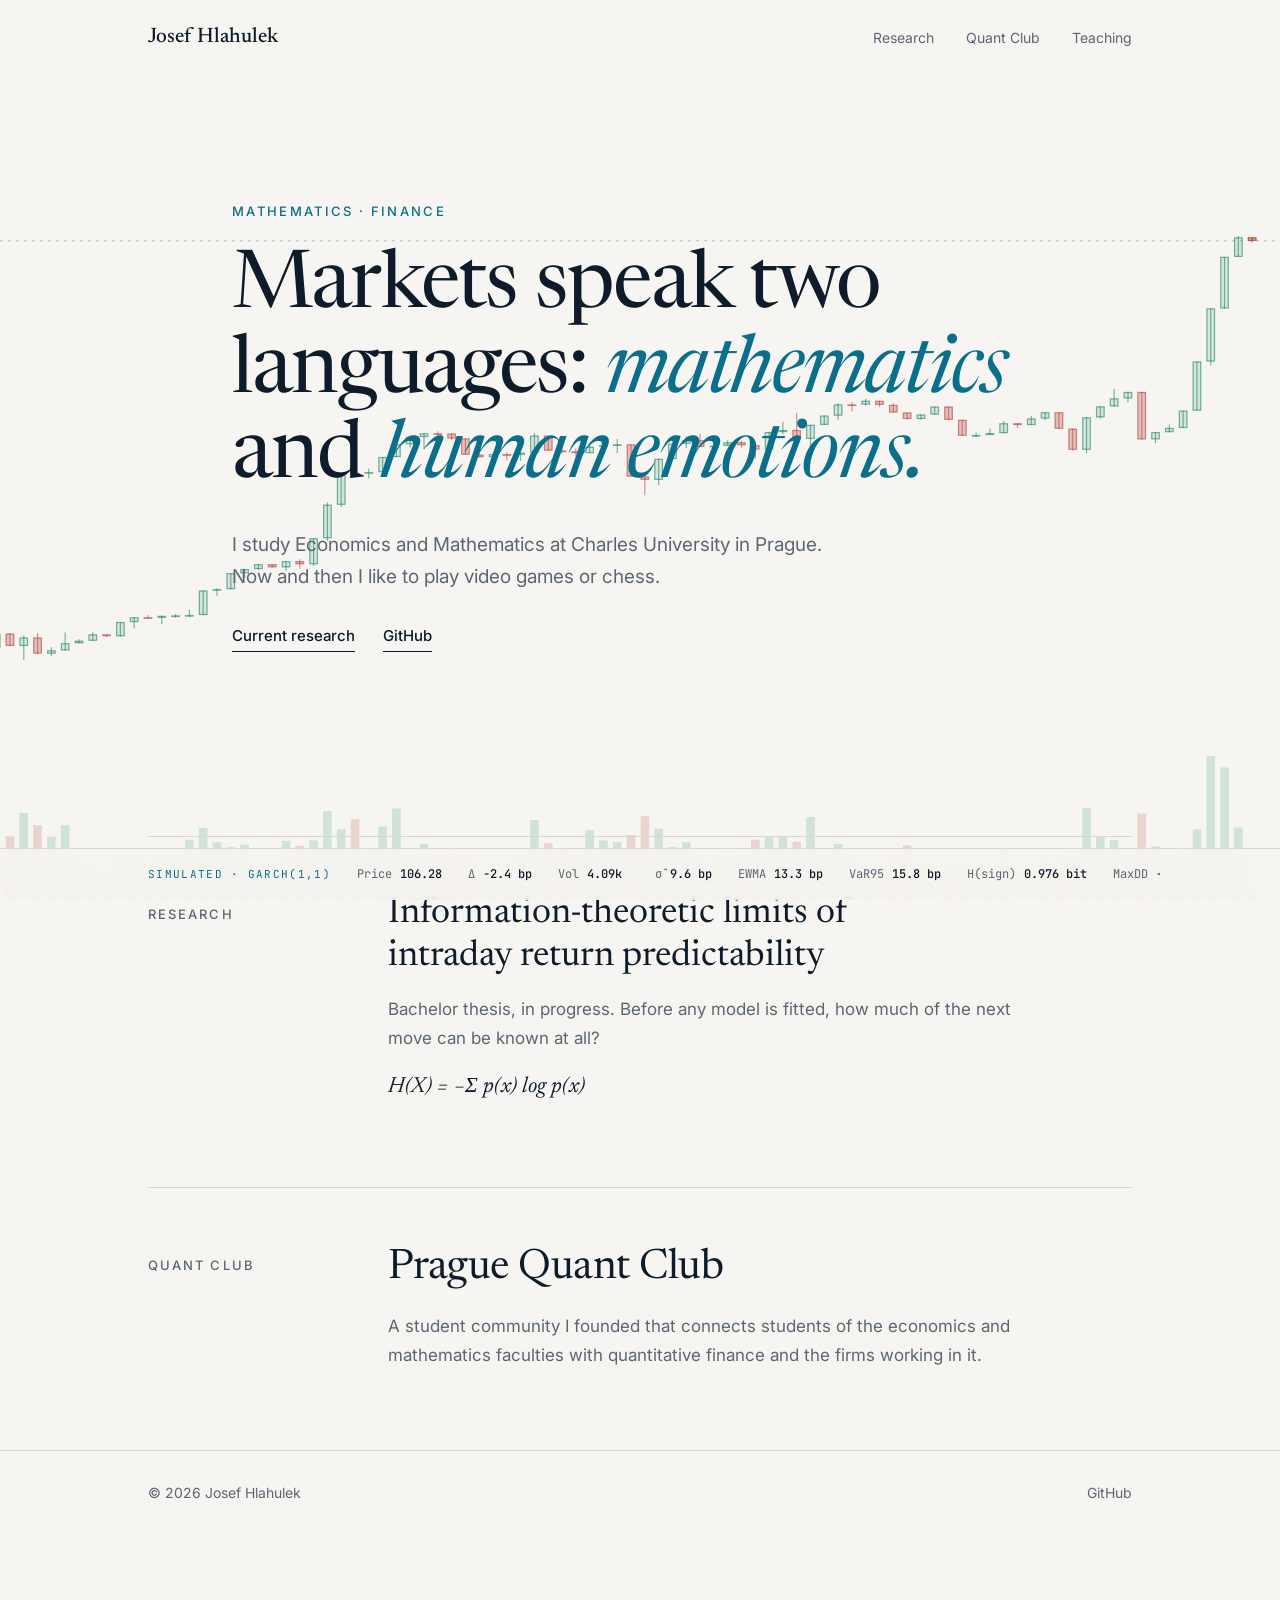
==== commit 614869aa: "Candlestick background with volume bars on the main page Co-Authored-By: Claude Sonnet 5.5 <noreply@" ====
--- a/index.html
+++ b/index.html
@@ -12,7 +12,7 @@
 <link rel="stylesheet" href="assets/site.css">
 </head>
 <body>
-<canvas id="bg" aria-hidden="true"></canvas>
+<canvas id="bg" data-style="candles" aria-hidden="true"></canvas>
 
 <div class="page">
   <nav>
@@ -72,6 +72,7 @@
     <span class="tag">Simulated · GARCH(1,1)</span>
     <span class="m">Price <b id="i-p">—</b></span>
     <span class="m">Δ <b id="i-r">—</b></span>
+    <span class="m opt2">Vol <b id="i-vol">—</b></span>
     <span class="m">σ̂ <b id="i-s">—</b></span>
     <span class="m opt2">EWMA <b id="i-e">—</b></span>
     <span class="m opt">VaR95 <b id="i-v">—</b></span>
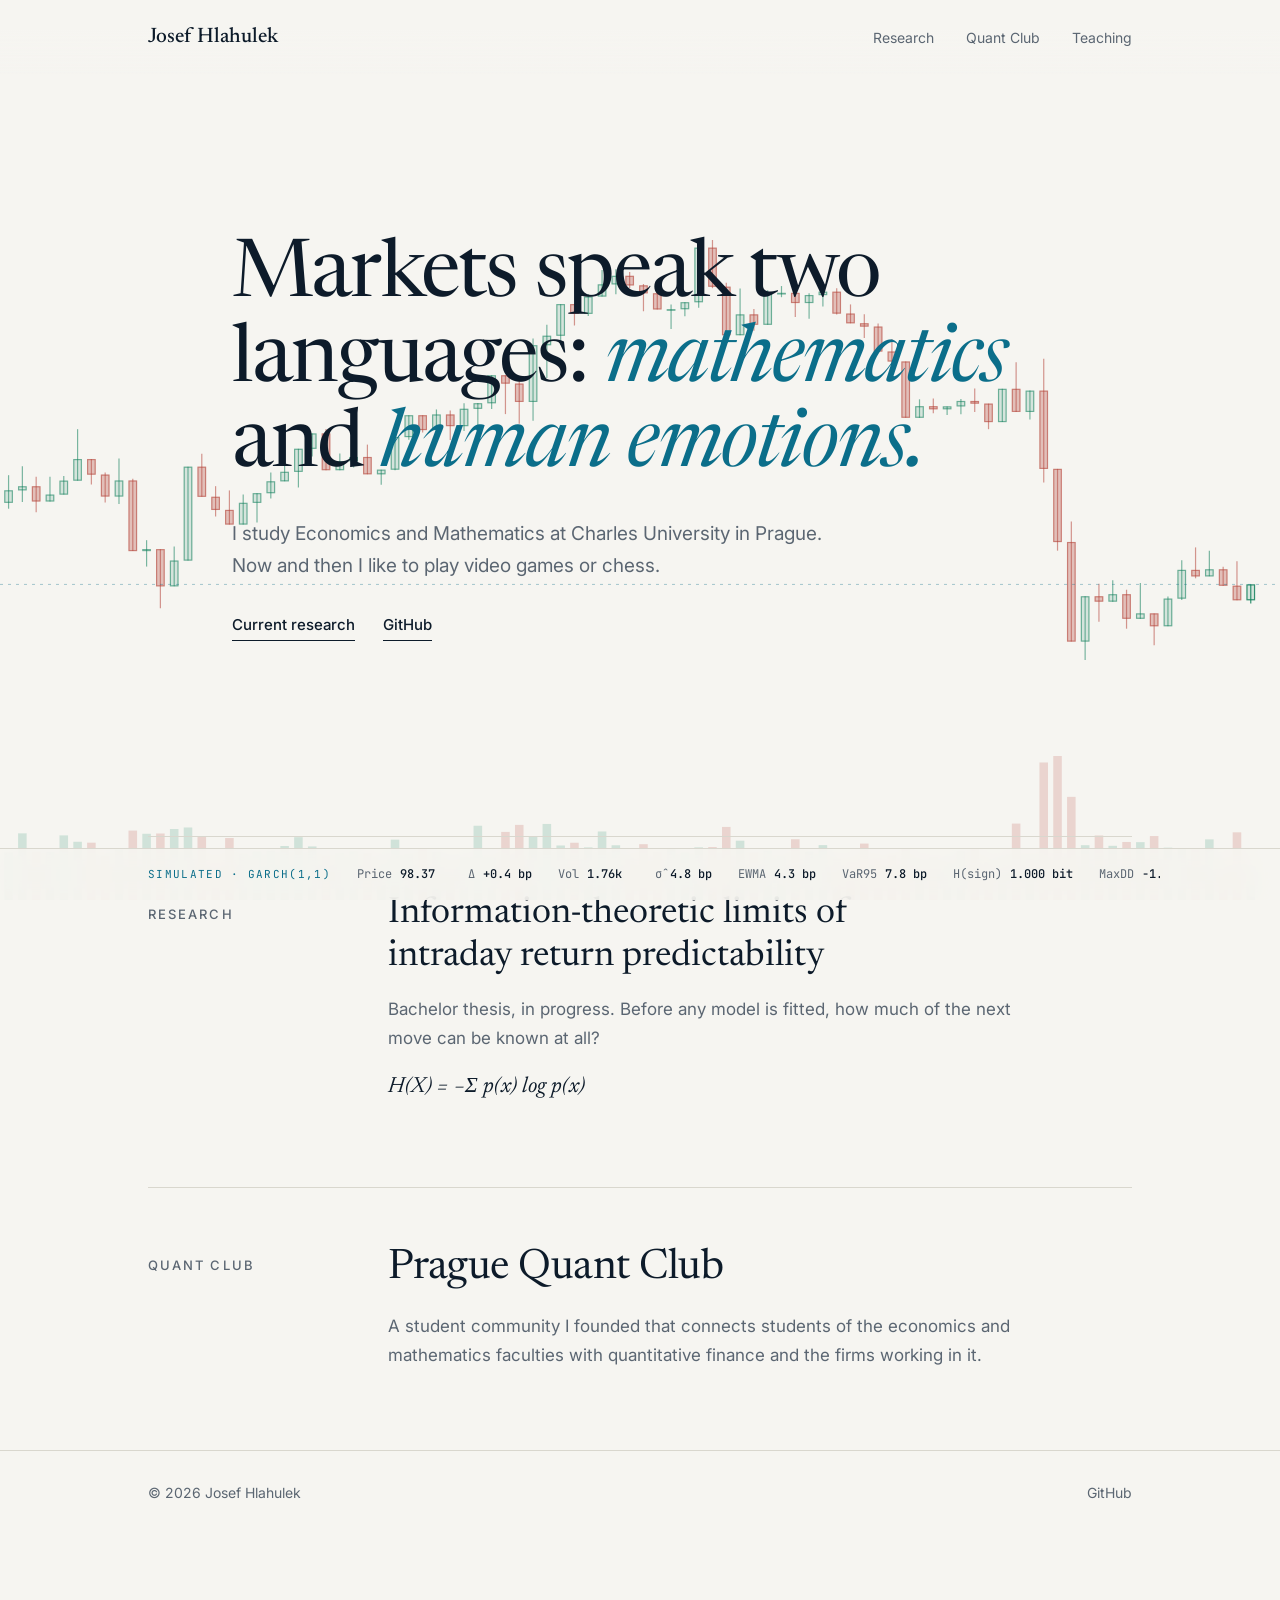
==== commit 840f1577: "Remove eyebrow above hero headline Co-Authored-By: Claude Sonnet 5.5 <noreply@anthropic.com> Claude-" ====
--- a/index.html
+++ b/index.html
@@ -28,7 +28,6 @@
 
   <header class="hero" id="top">
     <div class="wrap">
-      <div class="eyebrow rv">Mathematics · Finance</div>
       <h1 class="rv">Markets speak two languages: <em>mathematics</em> and <em>human emotions.</em></h1>
       <p class="lead rv">I study Economics and Mathematics at Charles University in Prague. Now and then I like to play video games or chess.</p>
       <div class="links rv">
